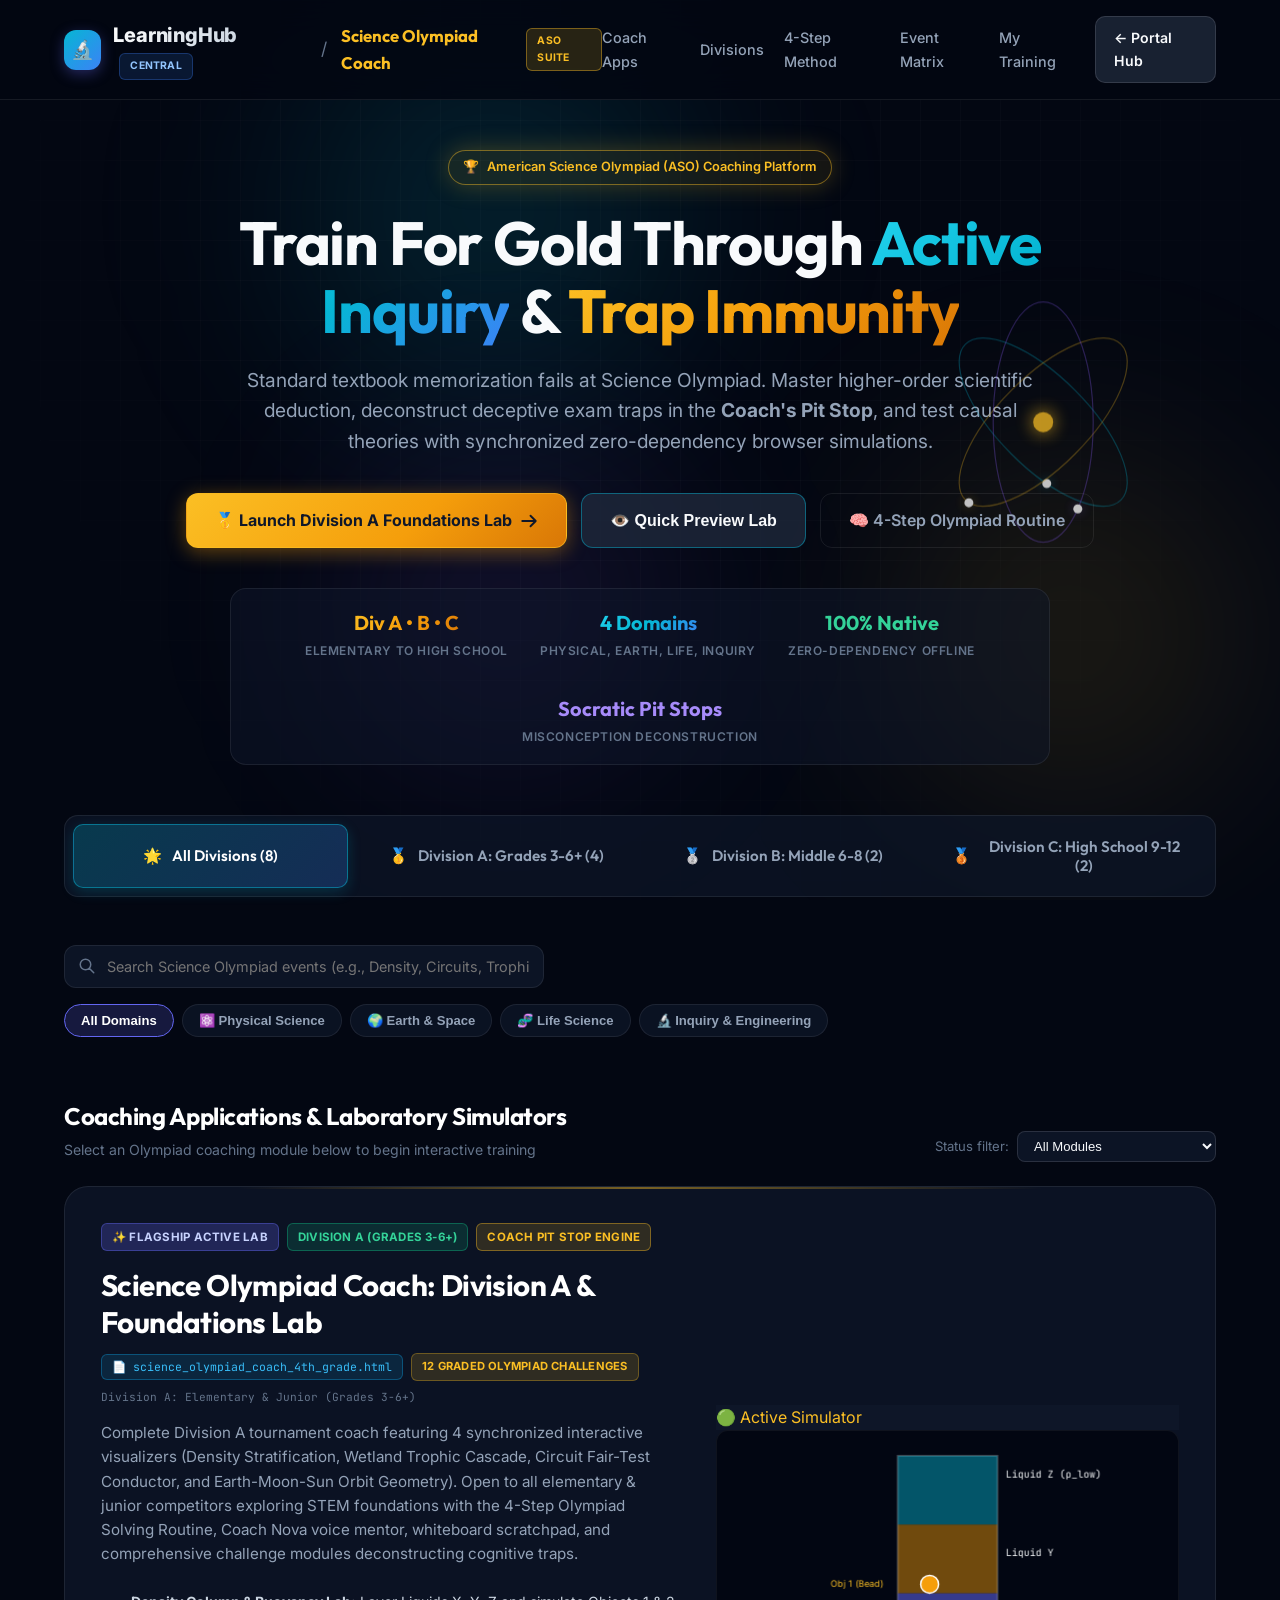
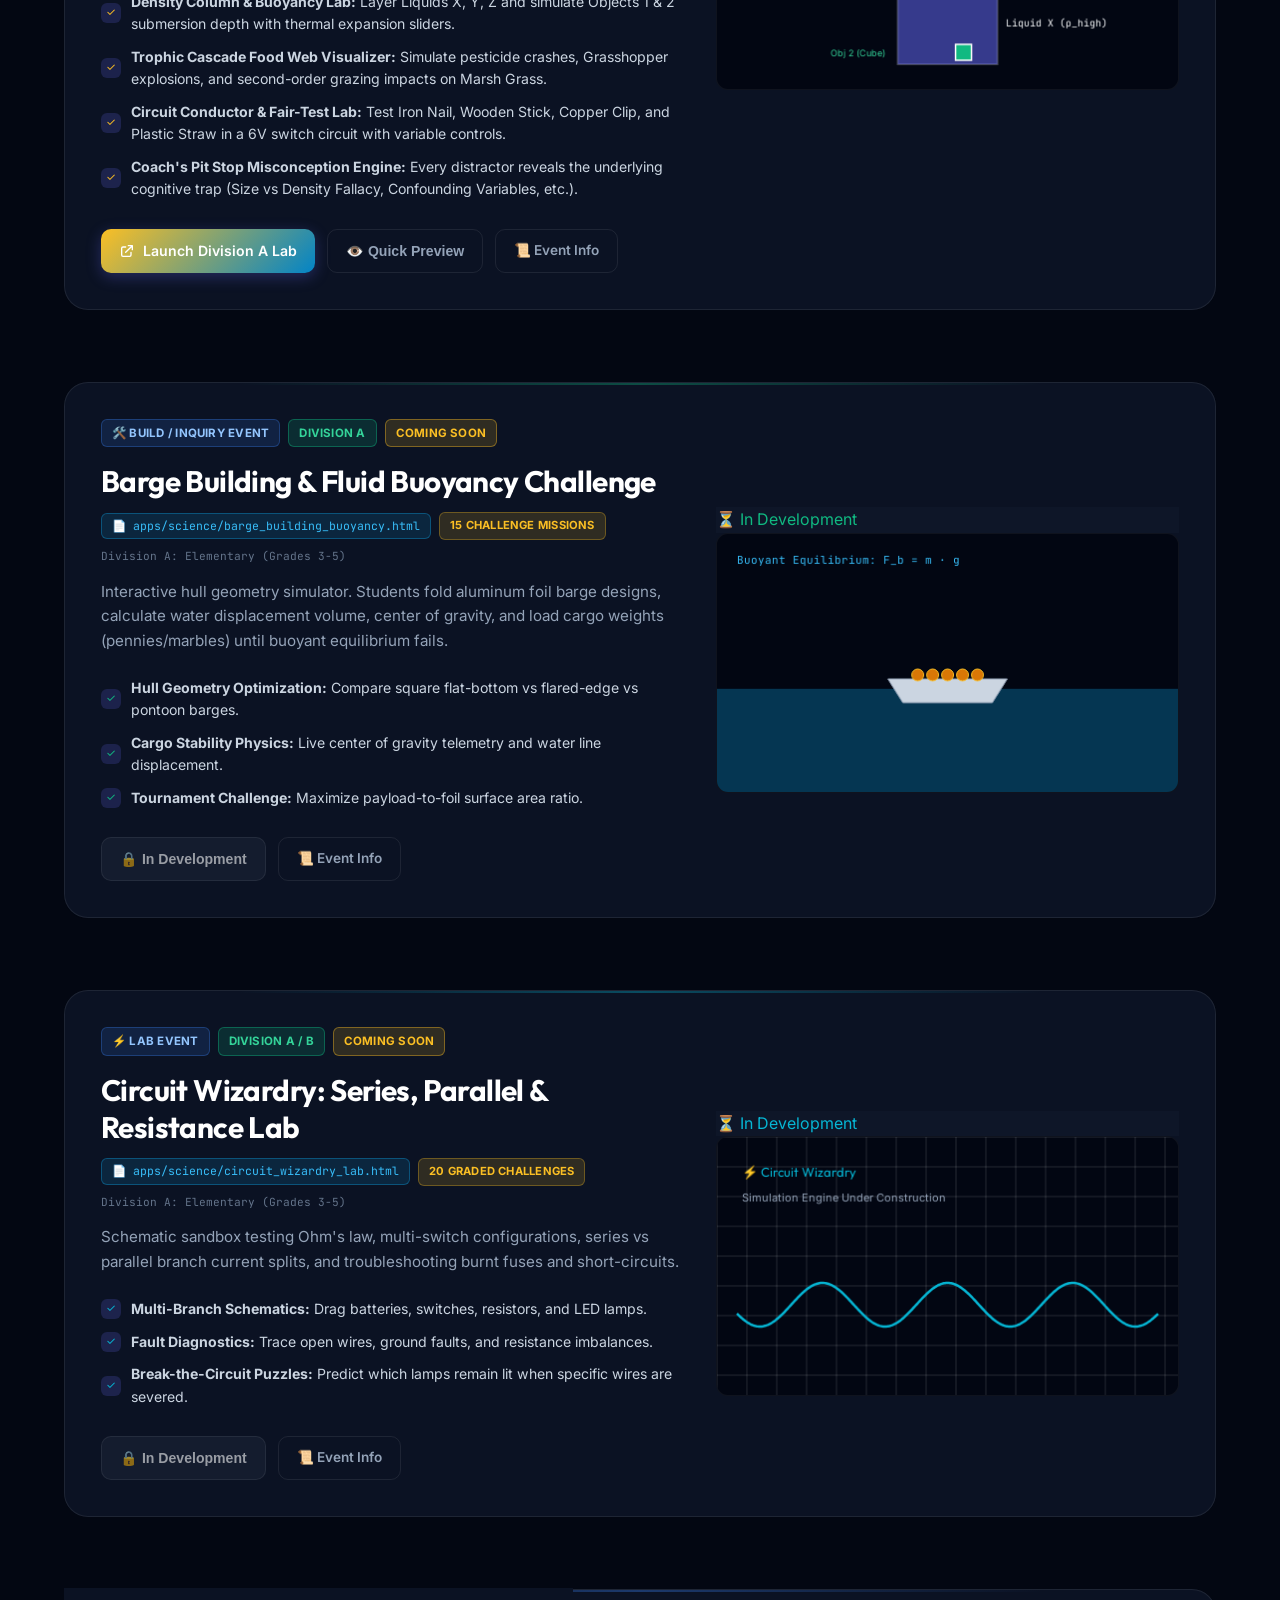
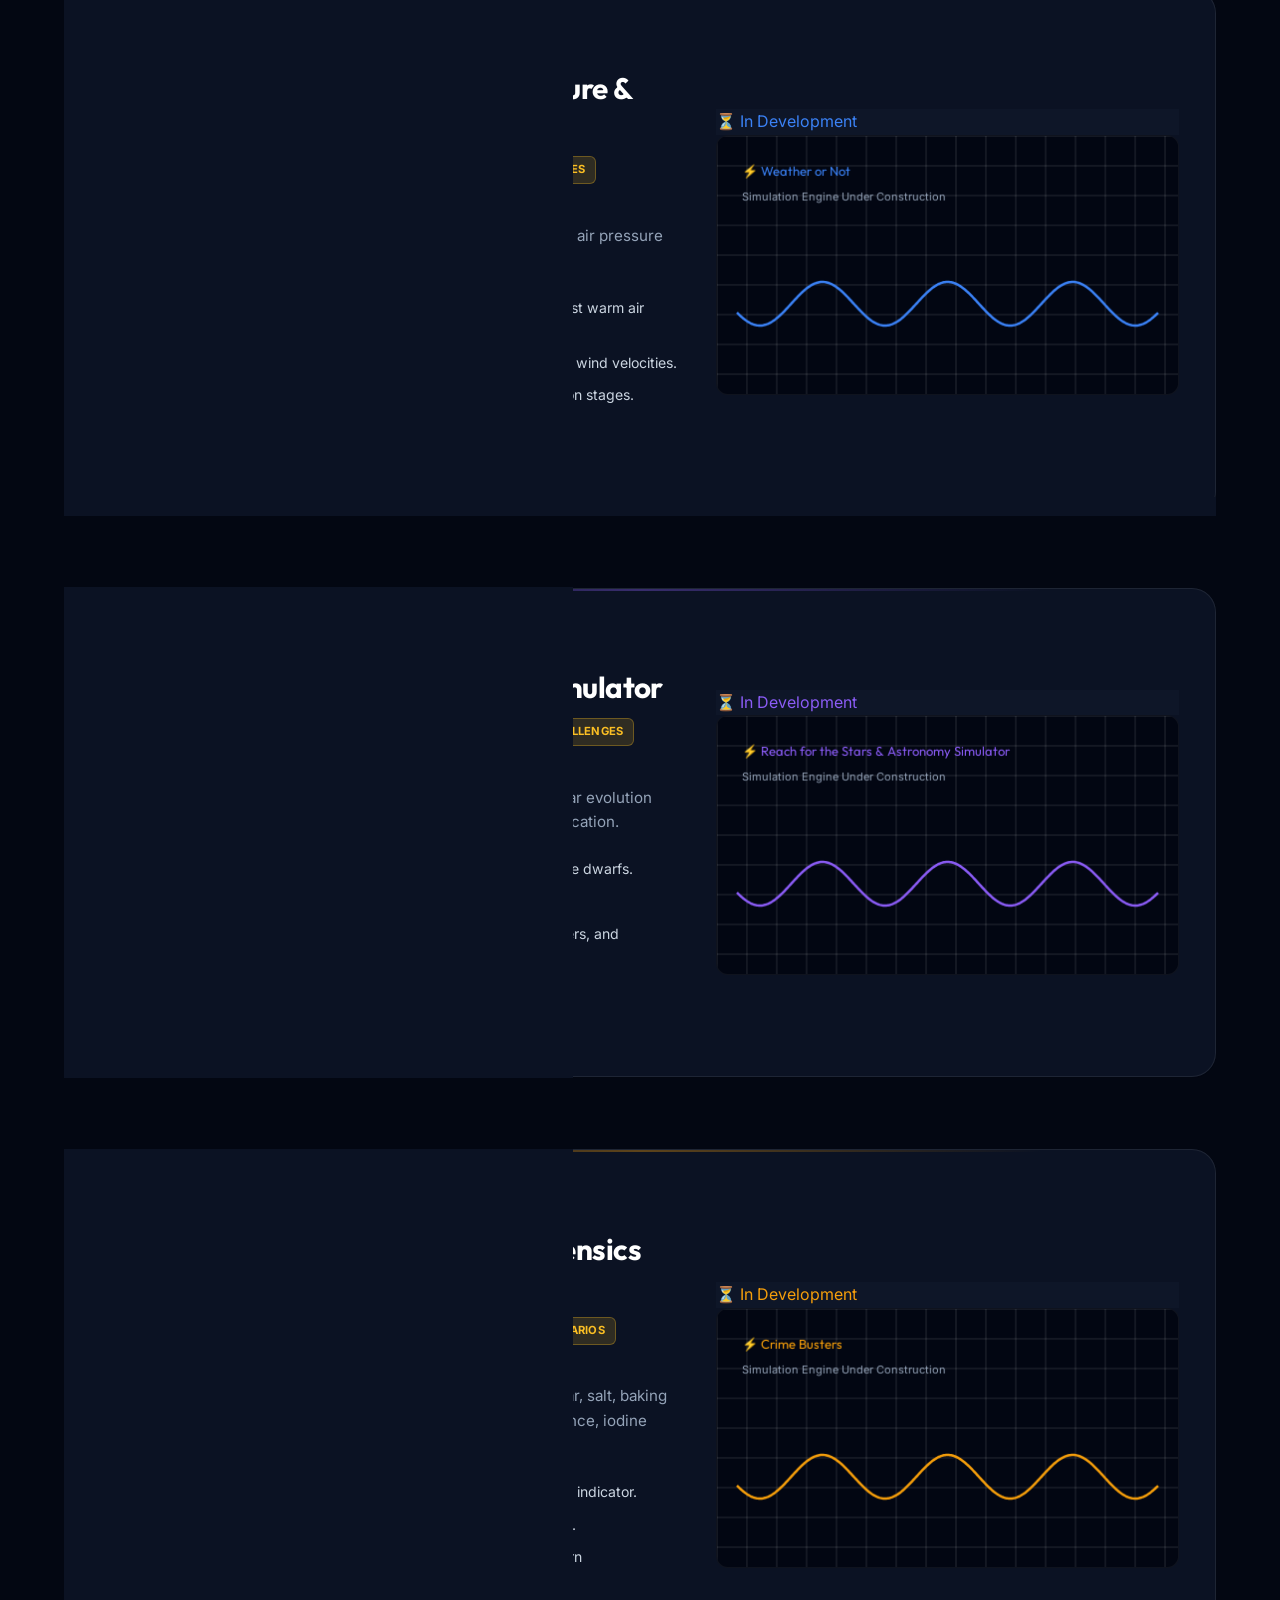
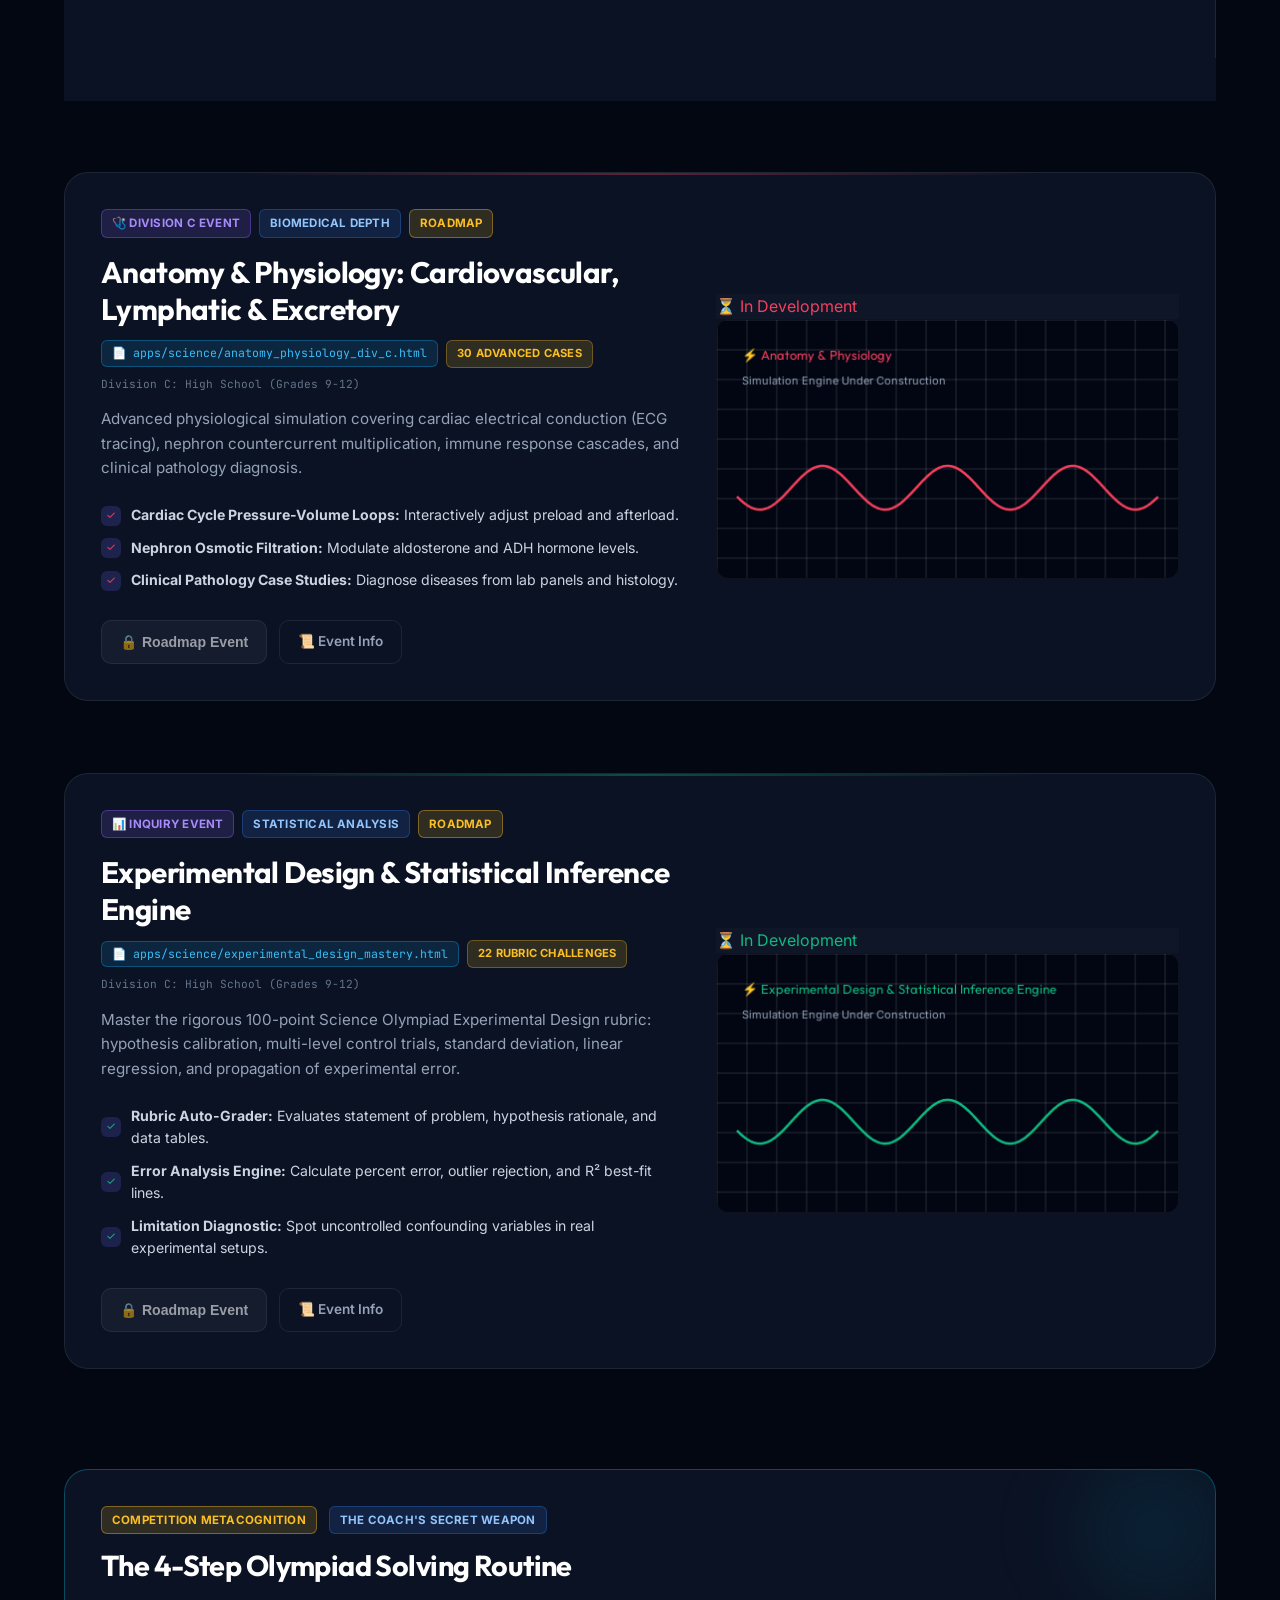
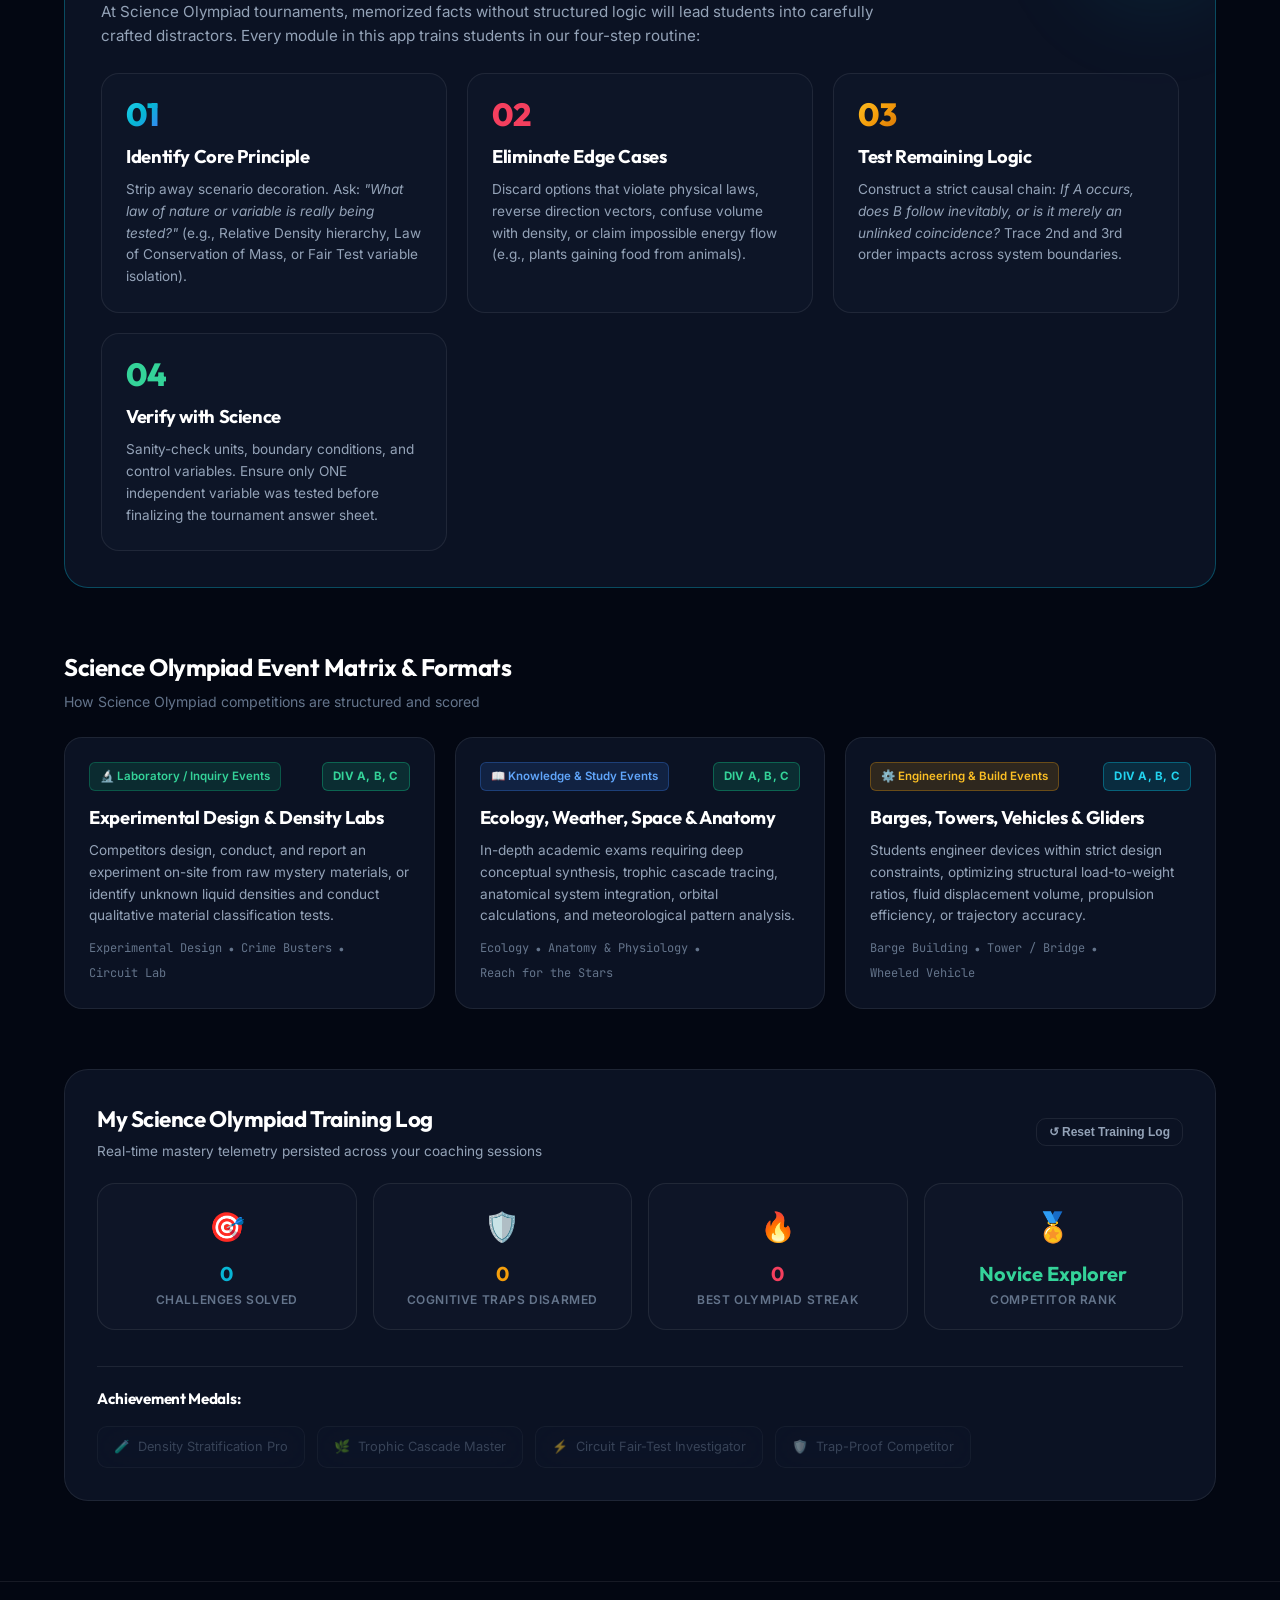
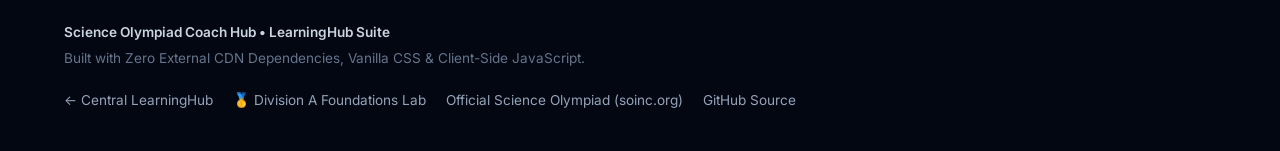
==== apps/science/index.html @ 555dedf8 "feat: add Science Olympiad Coaching Hub and Division A Foundations Lab with custom in-app notificati" ====
<!DOCTYPE html>
<html lang="en">
<head>
  <meta charset="UTF-8" />
  <meta name="viewport" content="width=device-width, initial-scale=1.0" />
  <title>Science Olympiad Coach | Tournament Preparation & Interactive STEM Labs</title>
  <meta name="description" content="Scalable coaching hub and interactive lab suite for Science Olympiad competitors (Division A Elementary, Division B Middle, Division C High School). Master complex scientific inquiry, deconstruct tricky exam traps, and simulate physical phenomena." />
  
  <!-- Typography & Fonts -->
  <link rel="preconnect" href="https://fonts.googleapis.com">
  <link rel="preconnect" href="https://fonts.gstatic.com" crossorigin>
  <link href="https://fonts.googleapis.com/css2?family=Inter:wght@400;500;600;700;800&family=JetBrains+Mono:wght@500;700&family=Outfit:wght@600;700;800;900&display=swap" rel="stylesheet">
  
  <!-- Portal Stylesheet -->
  <link rel="stylesheet" href="../../assets/css/portal.css" />

  <style>
    :root {
      --color-gold: #fbbf24;
      --color-gold-glow: rgba(251, 191, 36, 0.35);
      --color-science-cyan: #06b6d4;
      --color-science-blue: #3b82f6;
      --color-science-emerald: #10b981;
      --color-science-purple: #8b5cf6;
      --color-science-amber: #f59e0b;
      --color-science-rose: #f43f5e;
    }

    .olympiad-gold-text {
      background: linear-gradient(135deg, #fbbf24 0%, #f59e0b 50%, #d97706 100%);
      -webkit-background-clip: text;
      -webkit-text-fill-color: transparent;
    }

    .olympiad-cyan-text {
      background: linear-gradient(135deg, #22d3ee 0%, #06b6d4 50%, #3b82f6 100%);
      -webkit-background-clip: text;
      -webkit-text-fill-color: transparent;
    }

    .badge-olympiad-gold {
      background: rgba(251, 191, 36, 0.15);
      color: #fbbf24;
      border: 1px solid rgba(251, 191, 36, 0.4);
    }

    .badge-division-a {
      background: rgba(16, 185, 129, 0.16);
      color: #34d399;
      border: 1px solid rgba(16, 185, 129, 0.4);
    }

    .badge-division-b {
      background: rgba(6, 182, 212, 0.16);
      color: #22d3ee;
      border: 1px solid rgba(6, 182, 212, 0.4);
    }

    .badge-division-c {
      background: rgba(139, 92, 246, 0.16);
      color: #a78bfa;
      border: 1px solid rgba(139, 92, 246, 0.4);
    }

    /* Ambient Atom Particle Canvas */
    #ambientAtomCanvas {
      position: absolute;
      top: 0;
      left: 0;
      width: 100%;
      height: 100%;
      pointer-events: none;
      z-index: 1;
      opacity: 0.75;
    }

    /* Routine Steps Grid */
    .routine-grid {
      display: grid;
      grid-template-columns: repeat(auto-fit, minmax(260px, 1fr));
      gap: 20px;
      margin-top: 24px;
    }

    .routine-card {
      background: rgba(15, 23, 42, 0.7);
      border: 1px solid rgba(255, 255, 255, 0.08);
      border-radius: var(--radius-lg);
      padding: 24px;
      position: relative;
      overflow: hidden;
      transition: transform 0.25s ease, border-color 0.25s ease, box-shadow 0.25s ease;
    }

    .routine-card:hover {
      transform: translateY(-4px);
      border-color: rgba(6, 182, 212, 0.45);
      box-shadow: 0 12px 28px -8px rgba(6, 182, 212, 0.25);
    }

    .routine-number {
      font-size: 2rem;
      font-weight: 800;
      font-family: 'Outfit', sans-serif;
      line-height: 1;
      margin-bottom: 12px;
      display: inline-block;
    }

    /* Division Selector Bar */
    .division-nav-bar {
      display: flex;
      gap: 12px;
      flex-wrap: wrap;
      margin-bottom: 24px;
      padding: 8px;
      background: rgba(15, 23, 42, 0.65);
      border: 1px solid rgba(255, 255, 255, 0.08);
      border-radius: 14px;
    }

    .division-pill {
      flex: 1;
      min-width: 160px;
      padding: 12px 18px;
      background: transparent;
      border: 1px solid transparent;
      border-radius: 10px;
      color: var(--text-secondary);
      font-family: 'Outfit', sans-serif;
      font-size: 0.95rem;
      font-weight: 600;
      cursor: pointer;
      display: flex;
      align-items: center;
      justify-content: center;
      gap: 10px;
      transition: all 0.2s cubic-bezier(0.16, 1, 0.3, 1);
    }

    .division-pill:hover {
      background: rgba(255, 255, 255, 0.04);
      color: var(--text-primary);
    }

    .division-pill.active {
      background: linear-gradient(135deg, rgba(6, 182, 212, 0.25), rgba(59, 130, 246, 0.25));
      border-color: rgba(6, 182, 212, 0.5);
      color: #ffffff;
      box-shadow: 0 4px 14px rgba(6, 182, 212, 0.2);
    }

    /* Training Dashboard HUD */
    .training-stats-grid {
      display: grid;
      grid-template-columns: repeat(auto-fit, minmax(200px, 1fr));
      gap: 16px;
      margin-bottom: 36px;
    }

    .training-stat-box {
      background: rgba(15, 23, 42, 0.8);
      border: 1px solid rgba(255, 255, 255, 0.08);
      border-radius: var(--radius-lg);
      padding: 20px;
      text-align: center;
      position: relative;
    }

    .stat-hero-icon {
      font-size: 1.8rem;
      margin-bottom: 8px;
    }

    /* Event Matrix Pill Tags */
    .event-tag {
      font-size: 0.72rem;
      font-weight: 600;
      padding: 4px 10px;
      border-radius: 6px;
      display: inline-flex;
      align-items: center;
      gap: 5px;
    }

    .event-tag-study {
      background: rgba(59, 130, 246, 0.15);
      color: #60a5fa;
      border: 1px solid rgba(59, 130, 246, 0.3);
    }

    .event-tag-build {
      background: rgba(245, 158, 11, 0.15);
      color: #fbbf24;
      border: 1px solid rgba(245, 158, 11, 0.3);
    }

    .event-tag-lab {
      background: rgba(16, 185, 129, 0.15);
      color: #34d399;
      border: 1px solid rgba(16, 185, 129, 0.3);
    }

    /* Quick Action Badge */
    .hero-badge-glow {
      box-shadow: 0 0 25px rgba(251, 191, 36, 0.25);
    }
  </style>
</head>
<body>

  <!-- Ambient Glow Effects -->
  <div class="bg-mesh-glow" aria-hidden="true">
    <div class="glow-orb-1" style="background: radial-gradient(circle, rgba(6, 182, 212, 0.18) 0%, rgba(6, 182, 212, 0) 70%);"></div>
    <div class="glow-orb-2" style="background: radial-gradient(circle, rgba(251, 191, 36, 0.14) 0%, rgba(251, 191, 36, 0) 70%);"></div>
    <div class="glow-orb-3" style="background: radial-gradient(circle, rgba(139, 92, 246, 0.15) 0%, rgba(139, 92, 246, 0) 70%);"></div>
    <div class="grid-overlay"></div>
  </div>

  <!-- Navigation Bar -->
  <header class="navbar glass-nav">
    <div class="container nav-content">
      <div style="display: flex; align-items: center; gap: 14px;">
        <a href="../../index.html" class="logo-group" id="navPortalBack" title="Back to Central LearningHub">
          <div class="logo-icon" style="background: linear-gradient(135deg, #06b6d4, #3b82f6);">🔬</div>
          <div>
            <span class="logo-text">LearningHub</span>
            <span class="badge badge-standard" style="margin-left: 6px; font-size: 0.65rem;">Central</span>
          </div>
        </a>
        <span style="color: var(--text-muted); font-size: 1.1rem;">/</span>
        <div style="display: flex; align-items: center; gap: 8px;">
          <span style="font-family: 'Outfit', sans-serif; font-weight: 700; color: #fbbf24; font-size: 1.05rem;">Science Olympiad Coach</span>
          <span class="badge badge-olympiad-gold" style="font-size: 0.65rem;">ASO Suite</span>
        </div>
      </div>

      <nav class="nav-links">
        <a href="#apps-section" class="nav-link" id="navAppsLink">Coach Apps</a>
        <a href="#divisions-section" class="nav-link" id="navDivisionsLink">Divisions</a>
        <a href="#routine-section" class="nav-link" id="navRoutineLink">4-Step Method</a>
        <a href="#matrix-section" class="nav-link" id="navMatrixLink">Event Matrix</a>
        <a href="#dashboard-section" class="nav-link" id="navDashboardLink">My Training</a>
        <a href="../../index.html" class="btn btn-secondary" id="navHubReturnBtn">
          <span>← Portal Hub</span>
        </a>
      </nav>
    </div>
  </header>

  <!-- Main Container -->
  <main class="container">

    <!-- Hero Section -->
    <section class="hero-section" id="hero-section" style="position: relative; padding-top: 50px; padding-bottom: 50px;">
      <canvas id="ambientAtomCanvas"></canvas>

      <div class="hero-pill hero-badge-glow" style="border-color: rgba(251, 191, 36, 0.45); background: rgba(251, 191, 36, 0.08);">
        <span>🏆</span>
        <span style="color: #fbbf24; font-weight: 600;">American Science Olympiad (ASO) Coaching Platform</span>
      </div>

      <h1 class="hero-title" style="max-width: 900px; margin-left: auto; margin-right: auto;">
        Train For Gold Through <span class="olympiad-cyan-text">Active Inquiry</span> & <span class="olympiad-gold-text">Trap Immunity</span>
      </h1>

      <p class="hero-subtitle" style="max-width: 820px;">
        Standard textbook memorization fails at Science Olympiad. Master higher-order scientific deduction, deconstruct deceptive exam traps in the <strong>Coach's Pit Stop</strong>, and test causal theories with synchronized zero-dependency browser simulations.
      </p>

      <div class="card-actions" style="justify-content: center; margin-bottom: 28px; flex-wrap: wrap; gap: 14px; position: relative; z-index: 2;">
        <a href="science_olympiad_coach_4th_grade.html" class="btn btn-primary btn-lg" id="heroLaunch4thGradeAppBtn" style="background: linear-gradient(135deg, #fbbf24 0%, #f59e0b 60%, #d97706 100%); color: #0f172a; font-weight: 700; border: 1px solid rgba(251, 191, 36, 0.6); box-shadow: 0 4px 20px rgba(245, 158, 11, 0.4);">
          <span>🥇 Launch Division A Foundations Lab</span>
          <svg width="18" height="18" fill="none" stroke="currentColor" viewBox="0 0 24 24"><path stroke-linecap="round" stroke-linejoin="round" stroke-width="2.5" d="M14 5l7 7m0 0l-7 7m7-7H3"></path></svg>
        </a>

        <button type="button" class="btn btn-secondary btn-lg open-modal-btn" data-url="science_olympiad_coach_4th_grade.html" data-title="Science Olympiad Coach: Division A &amp; Foundations Lab" id="heroPreview4thGradeAppBtn" style="border-color: rgba(6, 182, 212, 0.45);">
          <span>👁️ Quick Preview Lab</span>
        </button>

        <a href="#routine-section" class="btn btn-outline btn-lg" id="heroRoutineJumpBtn">
          <span>🧠 4-Step Olympiad Routine</span>
        </a>
      </div>

      <!-- Quick Metrics Bar -->
      <div class="stats-bar" style="position: relative; z-index: 2;">
        <div class="stat-item">
          <span class="stat-num olympiad-gold-text">Div A • B • C</span>
          <span class="stat-label">Elementary to High School</span>
        </div>
        <div class="stat-item">
          <span class="stat-num olympiad-cyan-text">4 Domains</span>
          <span class="stat-label">Physical, Earth, Life, Inquiry</span>
        </div>
        <div class="stat-item">
          <span class="stat-num mono" style="color: #34d399;">100% Native</span>
          <span class="stat-label">Zero-Dependency Offline</span>
        </div>
        <div class="stat-item">
          <span class="stat-num" style="color: #a78bfa;">Socratic Pit Stops</span>
          <span class="stat-label">Misconception Deconstruction</span>
        </div>
      </div>
    </section>

    <!-- Division Navigation Tabs -->
    <section id="divisions-section" style="margin-bottom: 24px;">
      <div class="division-nav-bar" role="tablist">
        <button class="division-pill active" data-division="all" id="divPillAll">
          <span>🌟</span>
          <span>All Divisions (<span id="countAllDiv">8</span>)</span>
        </button>
        <button class="division-pill" data-division="A" id="divPillA">
          <span>🥇</span>
          <span>Division A: Grades 3-6+ (<span id="countDivA">4</span>)</span>
        </button>
        <button class="division-pill" data-division="B" id="divPillB">
          <span>🥈</span>
          <span>Division B: Middle 6-8 (<span id="countDivB">2</span>)</span>
        </button>
        <button class="division-pill" data-division="C" id="divPillC">
          <span>🥉</span>
          <span>Division C: High School 9-12 (<span id="countDivC">2</span>)</span>
        </button>
      </div>
    </section>

    <!-- Search & Filter Controls -->
    <section class="filter-container" id="filter-section">
      <div class="search-box-wrapper">
        <svg class="search-icon" fill="none" stroke="currentColor" viewBox="0 0 24 24">
          <path stroke-linecap="round" stroke-linejoin="round" stroke-width="2" d="M21 21l-6-6m2-5a7 7 0 11-14 0 7 7 0 0114 0z"></path>
        </svg>
        <input type="text" id="appSearchInput" class="search-input" placeholder="Search Science Olympiad events (e.g., Density, Circuits, Trophic, Astronomy, Variables)..." aria-label="Search apps" />
      </div>

      <div class="filter-pills" role="tablist">
        <button class="filter-pill active" data-domain="all" id="pillDomainAll">All Domains</button>
        <button class="filter-pill" data-domain="physical" id="pillDomainPhysical">⚛️ Physical Science</button>
        <button class="filter-pill" data-domain="earth" id="pillDomainEarth">🌍 Earth & Space</button>
        <button class="filter-pill" data-domain="life" id="pillDomainLife">🧬 Life Science</button>
        <button class="filter-pill" data-domain="inquiry" id="pillDomainInquiry">🔬 Inquiry & Engineering</button>
      </div>
    </section>

    <!-- Dynamic Olympiad Apps Grid -->
    <section id="apps-section" style="margin-bottom: 60px;">
      <div class="section-header">
        <div>
          <h2 class="section-title">Coaching Applications & Laboratory Simulators</h2>
          <p class="section-subtitle">Select an Olympiad coaching module below to begin interactive training</p>
        </div>
        <div style="display: flex; gap: 8px; align-items: center;">
          <span style="font-size: 0.82rem; color: var(--text-muted);">Status filter:</span>
          <select id="statusFilterSelect" style="background: rgba(15, 23, 42, 0.85); border: 1px solid rgba(255, 255, 255, 0.12); color: var(--text-primary); padding: 6px 12px; border-radius: 8px; font-size: 0.82rem;">
            <option value="all">All Modules</option>
            <option value="active">Active & Playable Only</option>
            <option value="roadmap">Roadmap & Coming Soon</option>
          </select>
        </div>
      </div>

      <!-- App Cards Container (Rendered Scalably by JavaScript Registry) -->
      <div id="olympiadAppsContainer" style="display: flex; flex-direction: column; gap: 32px;">
        <!-- Injected via JavaScript from OLYMPIAD_REGISTRY -->
      </div>
    </section>

    <!-- 4-Step Olympiad Solving Routine Section -->
    <section id="routine-section" style="margin-bottom: 60px;">
      <div class="glass-panel" style="padding: 36px; border-radius: var(--radius-xl); border-color: rgba(6, 182, 212, 0.35); position: relative; overflow: hidden;">
        <div style="position: absolute; top: -50px; right: -50px; width: 220px; height: 220px; border-radius: 50%; background: radial-gradient(circle, rgba(6, 182, 212, 0.15) 0%, transparent 70%); filter: blur(40px);"></div>
        
        <div style="display: flex; align-items: center; gap: 12px; margin-bottom: 8px;">
          <span class="badge badge-olympiad-gold">Competition Metacognition</span>
          <span class="badge badge-standard">The Coach's Secret Weapon</span>
        </div>

        <h2 style="font-size: 1.8rem; color: #fff; margin-bottom: 12px;">The 4-Step Olympiad Solving Routine</h2>
        <p style="color: var(--text-secondary); max-width: 820px; font-size: 0.95rem; line-height: 1.6;">
          At Science Olympiad tournaments, memorized facts without structured logic will lead students into carefully crafted distractors. Every module in this app trains students in our four-step routine:
        </p>

        <div class="routine-grid">
          <div class="routine-card">
            <span class="routine-number olympiad-cyan-text">01</span>
            <h3 style="font-size: 1.15rem; color: #fff; margin-bottom: 8px;">Identify Core Principle</h3>
            <p style="font-size: 0.85rem; color: var(--text-secondary); line-height: 1.6;">
              Strip away scenario decoration. Ask: <em>"What law of nature or variable is really being tested?"</em> (e.g., Relative Density hierarchy, Law of Conservation of Mass, or Fair Test variable isolation).
            </p>
          </div>

          <div class="routine-card">
            <span class="routine-number" style="color: #f43f5e;">02</span>
            <h3 style="font-size: 1.15rem; color: #fff; margin-bottom: 8px;">Eliminate Edge Cases</h3>
            <p style="font-size: 0.85rem; color: var(--text-secondary); line-height: 1.6;">
              Discard options that violate physical laws, reverse direction vectors, confuse volume with density, or claim impossible energy flow (e.g., plants gaining food from animals).
            </p>
          </div>

          <div class="routine-card">
            <span class="routine-number olympiad-gold-text">03</span>
            <h3 style="font-size: 1.15rem; color: #fff; margin-bottom: 8px;">Test Remaining Logic</h3>
            <p style="font-size: 0.85rem; color: var(--text-secondary); line-height: 1.6;">
              Construct a strict causal chain: <em>If A occurs, does B follow inevitably, or is it merely an unlinked coincidence?</em> Trace 2nd and 3rd order impacts across system boundaries.
            </p>
          </div>

          <div class="routine-card">
            <span class="routine-number" style="color: #34d399;">04</span>
            <h3 style="font-size: 1.15rem; color: #fff; margin-bottom: 8px;">Verify with Science</h3>
            <p style="font-size: 0.85rem; color: var(--text-secondary); line-height: 1.6;">
              Sanity-check units, boundary conditions, and control variables. Ensure only ONE independent variable was tested before finalizing the tournament answer sheet.
            </p>
          </div>
        </div>
      </div>
    </section>

    <!-- Olympiad Event Matrix Section -->
    <section id="matrix-section" style="margin-bottom: 60px;">
      <div class="section-header">
        <div>
          <h2 class="section-title">Science Olympiad Event Matrix & Formats</h2>
          <p class="section-subtitle">How Science Olympiad competitions are structured and scored</p>
        </div>
      </div>

      <div class="roadmap-grid">
        <div class="glass-panel" style="padding: 24px; border-radius: var(--radius-lg);">
          <div style="display: flex; align-items: center; justify-content: space-between; margin-bottom: 12px;">
            <span class="event-tag event-tag-lab">🔬 Laboratory / Inquiry Events</span>
            <span class="badge badge-division-a">Div A, B, C</span>
          </div>
          <h3 style="font-size: 1.15rem; color: #fff; margin-bottom: 8px;">Experimental Design & Density Labs</h3>
          <p style="font-size: 0.85rem; color: var(--text-secondary); line-height: 1.6; margin-bottom: 12px;">
            Competitors design, conduct, and report an experiment on-site from raw mystery materials, or identify unknown liquid densities and conduct qualitative material classification tests.
          </p>
          <div style="font-size: 0.75rem; color: var(--text-muted); display: flex; flex-wrap: wrap; gap: 6px;">
            <span class="mono">Experimental Design</span> • <span class="mono">Crime Busters</span> • <span class="mono">Circuit Lab</span>
          </div>
        </div>

        <div class="glass-panel" style="padding: 24px; border-radius: var(--radius-lg);">
          <div style="display: flex; align-items: center; justify-content: space-between; margin-bottom: 12px;">
            <span class="event-tag event-tag-study">📖 Knowledge & Study Events</span>
            <span class="badge badge-division-a">Div A, B, C</span>
          </div>
          <h3 style="font-size: 1.15rem; color: #fff; margin-bottom: 8px;">Ecology, Weather, Space & Anatomy</h3>
          <p style="font-size: 0.85rem; color: var(--text-secondary); line-height: 1.6; margin-bottom: 12px;">
            In-depth academic exams requiring deep conceptual synthesis, trophic cascade tracing, anatomical system integration, orbital calculations, and meteorological pattern analysis.
          </p>
          <div style="font-size: 0.75rem; color: var(--text-muted); display: flex; flex-wrap: wrap; gap: 6px;">
            <span class="mono">Ecology</span> • <span class="mono">Anatomy & Physiology</span> • <span class="mono">Reach for the Stars</span>
          </div>
        </div>

        <div class="glass-panel" style="padding: 24px; border-radius: var(--radius-lg);">
          <div style="display: flex; align-items: center; justify-content: space-between; margin-bottom: 12px;">
            <span class="event-tag event-tag-build">⚙️ Engineering & Build Events</span>
            <span class="badge badge-division-b">Div A, B, C</span>
          </div>
          <h3 style="font-size: 1.15rem; color: #fff; margin-bottom: 8px;">Barges, Towers, Vehicles & Gliders</h3>
          <p style="font-size: 0.85rem; color: var(--text-secondary); line-height: 1.6; margin-bottom: 12px;">
            Students engineer devices within strict design constraints, optimizing structural load-to-weight ratios, fluid displacement volume, propulsion efficiency, or trajectory accuracy.
          </p>
          <div style="font-size: 0.75rem; color: var(--text-muted); display: flex; flex-wrap: wrap; gap: 6px;">
            <span class="mono">Barge Building</span> • <span class="mono">Tower / Bridge</span> • <span class="mono">Wheeled Vehicle</span>
          </div>
        </div>
      </div>
    </section>

    <!-- Personal Training Dashboard & Badges -->
    <section id="dashboard-section" style="margin-bottom: 60px;">
      <div class="glass-panel" style="padding: 32px; border-radius: var(--radius-xl);">
        <div style="display: flex; justify-content: space-between; align-items: center; margin-bottom: 20px; flex-wrap: wrap; gap: 12px;">
          <div>
            <h2 style="font-size: 1.4rem; color: #fff; margin-bottom: 4px;">My Science Olympiad Training Log</h2>
            <p style="font-size: 0.85rem; color: var(--text-secondary);">Real-time mastery telemetry persisted across your coaching sessions</p>
          </div>
          <button id="resetProgressBtn" class="btn btn-outline" style="font-size: 0.75rem; padding: 6px 12px;">
            ↺ Reset Training Log
          </button>
        </div>

        <div class="training-stats-grid">
          <div class="training-stat-box">
            <div class="stat-hero-icon">🎯</div>
            <div class="stat-num mono olympiad-cyan-text" id="statQuestionsAnswered">0</div>
            <div class="stat-label">Challenges Solved</div>
          </div>
          <div class="training-stat-box">
            <div class="stat-hero-icon">🛡️</div>
            <div class="stat-num mono olympiad-gold-text" id="statTrapsDebunked">0</div>
            <div class="stat-label">Cognitive Traps Disarmed</div>
          </div>
          <div class="training-stat-box">
            <div class="stat-hero-icon">🔥</div>
            <div class="stat-num mono" style="color: #f43f5e;" id="statBestStreak">0</div>
            <div class="stat-label">Best Olympiad Streak</div>
          </div>
          <div class="training-stat-box">
            <div class="stat-hero-icon">🏅</div>
            <div class="stat-num mono" style="color: #34d399;" id="statMasteryLevel">Novice</div>
            <div class="stat-label">Competitor Rank</div>
          </div>
        </div>

        <div style="border-top: 1px solid rgba(255, 255, 255, 0.08); padding-top: 20px;">
          <h4 style="font-size: 0.95rem; color: #fff; margin-bottom: 14px;">Achievement Medals:</h4>
          <div id="trophyCase" style="display: flex; flex-wrap: wrap; gap: 12px;">
            <div class="glass-panel" style="padding: 10px 16px; border-radius: 10px; display: flex; align-items: center; gap: 8px; font-size: 0.8rem; color: var(--text-muted); opacity: 0.5;" id="badgeDensity">
              <span>🧪</span> <span>Density Stratification Pro</span>
            </div>
            <div class="glass-panel" style="padding: 10px 16px; border-radius: 10px; display: flex; align-items: center; gap: 8px; font-size: 0.8rem; color: var(--text-muted); opacity: 0.5;" id="badgeTrophic">
              <span>🌿</span> <span>Trophic Cascade Master</span>
            </div>
            <div class="glass-panel" style="padding: 10px 16px; border-radius: 10px; display: flex; align-items: center; gap: 8px; font-size: 0.8rem; color: var(--text-muted); opacity: 0.5;" id="badgeCircuit">
              <span>⚡</span> <span>Circuit Fair-Test Investigator</span>
            </div>
            <div class="glass-panel" style="padding: 10px 16px; border-radius: 10px; display: flex; align-items: center; gap: 8px; font-size: 0.8rem; color: var(--text-muted); opacity: 0.5;" id="badgeTrapProof">
              <span>🛡️</span> <span>Trap-Proof Competitor</span>
            </div>
          </div>
        </div>
      </div>
    </section>

  </main>

  <!-- Embedded Modal Runner -->
  <div class="modal-overlay" id="labModal" role="dialog" aria-modal="true" aria-labelledby="modalLabTitle">
    <div class="modal-window">
      <div class="modal-bar">
        <div class="modal-actions">
          <span class="badge badge-olympiad-gold">ASO Embedded Runner</span>
          <span id="modalLabTitle" style="font-weight: 700; color: #fff; font-size: 0.95rem;">Lab Title</span>
        </div>
        <div class="modal-actions">
          <button id="reloadModalBtn" class="btn btn-outline" style="padding: 6px 12px; font-size: 0.8rem;" title="Reload Lab">↻ Reload</button>
          <a id="newTabModalBtn" href="#" target="_blank" rel="noopener noreferrer" class="btn btn-secondary" style="padding: 6px 12px; font-size: 0.8rem;">↗ Open in Tab</a>
          <button id="closeModalBtn" class="btn btn-outline" style="padding: 6px 12px; font-size: 0.8rem;" title="Close Modal">✕ Close</button>
        </div>
      </div>
      <iframe id="labIframe" class="modal-iframe" title="Interactive Science Olympiad Lab Preview" src="about:blank"></iframe>
    </div>
  </div>

  <!-- Custom In-App Toast Notification (Zero Browser Alert Popups) -->
  <div id="customToast" class="fixed-toast" style="position: fixed; top: 20px; left: 50%; transform: translateX(-50%) translateY(-24px); z-index: 99999; max-width: 520px; width: 90%; transition: all 0.3s cubic-bezier(0.16, 1, 0.3, 1); pointer-events: none; opacity: 0;">
    <div class="glass-panel" style="padding: 16px 20px; border-radius: 16px; border: 1px solid rgba(251, 191, 36, 0.6); box-shadow: 0 16px 40px rgba(0, 0, 0, 0.8), 0 0 20px rgba(251, 191, 36, 0.25); display: flex; align-items: flex-start; gap: 14px; pointer-events: auto; background: rgba(15, 23, 42, 0.96);">
      <div id="toastIcon" style="width: 36px; height: 36px; border-radius: 10px; background: rgba(251, 191, 36, 0.15); border: 1px solid rgba(251, 191, 36, 0.4); display: flex; align-items: center; justify-content: center; font-size: 1.1rem; flex-shrink: 0;">
        💡
      </div>
      <div style="flex: 1; min-width: 0;">
        <h4 id="toastTitle" style="font-family: 'Outfit', sans-serif; font-size: 0.95rem; font-weight: 700; color: #fff; margin-bottom: 2px;">Notice</h4>
        <p id="toastMessage" style="font-size: 0.82rem; color: var(--text-secondary); line-height: 1.5; margin: 0;"></p>
      </div>
      <button id="toastCloseBtn" style="background: none; border: none; color: var(--text-muted); font-size: 1rem; cursor: pointer; padding: 2px 6px;" title="Dismiss">
        ✕
      </button>
    </div>
  </div>

  <!-- Custom In-App Confirm Modal (Zero Browser Confirm Popups) -->
  <div id="customConfirmModal" class="modal-overlay" style="z-index: 99999;">
    <div class="glass-panel" style="max-width: 460px; width: 90%; padding: 28px; border-radius: 20px; border: 1px solid rgba(244, 63, 94, 0.5); box-shadow: 0 20px 50px rgba(0,0,0,0.8); background: #0f172a; text-align: center;">
      <div style="width: 50px; height: 50px; border-radius: 14px; background: rgba(244, 63, 94, 0.15); border: 1px solid rgba(244, 63, 94, 0.4); display: flex; align-items: center; justify-content: center; font-size: 1.5rem; margin: 0 auto 16px;">
        ⚠️
      </div>
      <h3 id="confirmModalTitle" style="font-family: 'Outfit', sans-serif; font-size: 1.25rem; font-weight: 700; color: #fff; margin-bottom: 8px;">Reset Training Log?</h3>
      <p id="confirmModalMessage" style="font-size: 0.85rem; color: var(--text-secondary); line-height: 1.6; margin-bottom: 24px;">
        Are you sure you want to reset your Science Olympiad training progress and earned medals? This action cannot be undone.
      </p>
      <div style="display: flex; gap: 12px; justify-content: center;">
        <button id="confirmCancelBtn" class="btn btn-secondary" style="flex: 1;">Cancel</button>
        <button id="confirmProceedBtn" class="btn btn-primary" style="flex: 1; background: linear-gradient(135deg, #f43f5e, #e11d48); border-color: #f43f5e;">Reset Log</button>
      </div>
    </div>
  </div>

  <!-- Footer -->
  <footer class="footer">
    <div class="container footer-content">
      <div>
        <p style="color: #cbd5e1; font-weight: 600; margin-bottom: 4px;">Science Olympiad Coach Hub • LearningHub Suite</p>
        <p>Built with Zero External CDN Dependencies, Vanilla CSS & Client-Side JavaScript.</p>
      </div>
      <div class="footer-links">
        <a href="../../index.html" class="footer-link">← Central LearningHub</a>
        <a href="science_olympiad_coach_4th_grade.html" class="footer-link">🥇 Division A Foundations Lab</a>
        <a href="https://www.soinc.org" target="_blank" rel="noopener noreferrer" class="footer-link">Official Science Olympiad (soinc.org)</a>
        <a href="https://github.com/jimmymj/learning" target="_blank" rel="noopener noreferrer" class="footer-link">GitHub Source</a>
      </div>
    </div>
  </footer>

  <!-- Scalable Olympiad Apps Engine & Logic -->
  <script>
    /**
     * SCALABLE SCIENCE OLYMPIAD APP REGISTRY
     * Adding a new Science Olympiad module requires only adding a new object to this registry!
     */
    const OLYMPIAD_REGISTRY = [
      {
        id: 'so-div-a-coach',
        title: 'Science Olympiad Coach: Division A & Foundations Lab',
        division: 'A',
        divisionLabel: 'Division A: Elementary & Junior (Grades 3-6+)',
        domain: 'physical,earth,life,inquiry',
        domainLabel: 'Multi-Domain Suite (Physical • Earth/Space • Life • Inquiry)',
        gradeLabel: 'Division A (Grades 3-6+)',
        status: 'active',
        filename: 'science_olympiad_coach_4th_grade.html',
        url: 'science_olympiad_coach_4th_grade.html',
        badges: [
          { text: '✨ Flagship Active Lab', class: 'badge-featured' },
          { text: 'Division A (Grades 3-6+)', class: 'badge-division-a' },
          { text: 'Coach Pit Stop Engine', class: 'badge-olympiad-gold' }
        ],
        description: 'Complete Division A tournament coach featuring 4 synchronized interactive visualizers (Density Stratification, Wetland Trophic Cascade, Circuit Fair-Test Conductor, and Earth-Moon-Sun Orbit Geometry). Open to all elementary & junior competitors exploring STEM foundations with the 4-Step Olympiad Solving Routine, Coach Nova voice mentor, whiteboard scratchpad, and comprehensive challenge modules deconstructing cognitive traps.',
        features: [
          '<strong>Density Column & Buoyancy Lab:</strong> Layer Liquids X, Y, Z and simulate Objects 1 & 2 submersion depth with thermal expansion sliders.',
          '<strong>Trophic Cascade Food Web Visualizer:</strong> Simulate pesticide crashes, Grasshopper explosions, and second-order grazing impacts on Marsh Grass.',
          '<strong>Circuit Conductor & Fair-Test Lab:</strong> Test Iron Nail, Wooden Stick, Copper Clip, and Plastic Straw in a 6V switch circuit with variable controls.',
          '<strong>Coach\'s Pit Stop Misconception Engine:</strong> Every distractor reveals the underlying cognitive trap (Size vs Density Fallacy, Confounding Variables, etc.).'
        ],
        questionCount: '12 Graded Olympiad Challenges',
        launchText: 'Launch Division A Lab',
        previewable: true,
        gradientGlow: 'radial-gradient(circle, rgba(251, 191, 36, 0.45) 0%, transparent 70%)',
        accentColor: '#fbbf24',
        canvasType: 'density_mini'
      },
      {
        id: 'so-barge-building',
        title: 'Barge Building & Fluid Buoyancy Challenge',
        division: 'A',
        divisionLabel: 'Division A: Elementary (Grades 3-5)',
        domain: 'physical,inquiry',
        domainLabel: 'Physical Science & Engineering',
        gradeLabel: 'Div A (Grades 3-5)',
        status: 'roadmap',
        filename: 'apps/science/barge_building_buoyancy.html',
        url: '#',
        badges: [
          { text: '🛠️ Build / Inquiry Event', class: 'badge-standard' },
          { text: 'Division A', class: 'badge-division-a' },
          { text: 'Coming Soon', class: 'badge-olympiad-gold' }
        ],
        description: 'Interactive hull geometry simulator. Students fold aluminum foil barge designs, calculate water displacement volume, center of gravity, and load cargo weights (pennies/marbles) until buoyant equilibrium fails.',
        features: [
          '<strong>Hull Geometry Optimization:</strong> Compare square flat-bottom vs flared-edge vs pontoon barges.',
          '<strong>Cargo Stability Physics:</strong> Live center of gravity telemetry and water line displacement.',
          '<strong>Tournament Challenge:</strong> Maximize payload-to-foil surface area ratio.'
        ],
        questionCount: '15 Challenge Missions',
        launchText: 'In Development',
        previewable: false,
        gradientGlow: 'radial-gradient(circle, rgba(16, 185, 129, 0.35) 0%, transparent 70%)',
        accentColor: '#10b981',
        canvasType: 'barge_mini'
      },
      {
        id: 'so-circuit-wizardry',
        title: 'Circuit Wizardry: Series, Parallel & Resistance Lab',
        division: 'A',
        divisionLabel: 'Division A: Elementary (Grades 3-5)',
        domain: 'physical',
        domainLabel: 'Physical Science',
        gradeLabel: 'Div A & B',
        status: 'roadmap',
        filename: 'apps/science/circuit_wizardry_lab.html',
        url: '#',
        badges: [
          { text: '⚡ Lab Event', class: 'badge-standard' },
          { text: 'Division A / B', class: 'badge-division-a' },
          { text: 'Coming Soon', class: 'badge-olympiad-gold' }
        ],
        description: 'Schematic sandbox testing Ohm\'s law, multi-switch configurations, series vs parallel branch current splits, and troubleshooting burnt fuses and short-circuits.',
        features: [
          '<strong>Multi-Branch Schematics:</strong> Drag batteries, switches, resistors, and LED lamps.',
          '<strong>Fault Diagnostics:</strong> Trace open wires, ground faults, and resistance imbalances.',
          '<strong>Break-the-Circuit Puzzles:</strong> Predict which lamps remain lit when specific wires are severed.'
        ],
        questionCount: '20 Graded Challenges',
        launchText: 'In Development',
        previewable: false,
        gradientGlow: 'radial-gradient(circle, rgba(6, 182, 212, 0.35) 0%, transparent 70%)',
        accentColor: '#06b6d4',
        canvasType: 'circuit_mini'
      },
      {
        id: 'so-weather-or-not',
        title: 'Weather or Not: Atmospheric Pressure & Frontal Systems',
        division: 'A',
        divisionLabel: 'Division A: Elementary (Grades 3-5)',
        domain: 'earth',
        domainLabel: 'Earth & Space Science',
        gradeLabel: 'Div A (Grades 3-5)',
        status: 'roadmap',
        filename: 'apps/science/weather_or_not_systems.html',
        url: '#',
        badges: [
          { text: '🌪️ Study Event', class: 'badge-standard' },
          { text: 'Division A', class: 'badge-division-a' },
          { text: 'Coming Soon', class: 'badge-olympiad-gold' }
        ],
        description: 'Atmospheric laboratory simulating warm fronts, cold fronts, isobar air pressure gradients, relative humidity, and Doppler radar interpretation.',
        features: [
          '<strong>Front Collision Simulator:</strong> Watch cold dense air wedges force moist warm air aloft.',
          '<strong>Isobar Wind Vectors:</strong> Connect equal pressure points and compute wind velocities.',
          '<strong>Severe Storm Forecasting:</strong> Analyze dew points and cloud formation stages.'
        ],
        questionCount: '18 Graded Challenges',
        launchText: 'In Development',
        previewable: false,
        gradientGlow: 'radial-gradient(circle, rgba(59, 130, 246, 0.35) 0%, transparent 70%)',
        accentColor: '#3b82f6',
        canvasType: 'weather_mini'
      },
      {
        id: 'so-reach-stars',
        title: 'Reach for the Stars & Astronomy Simulator',
        division: 'B',
        divisionLabel: 'Division B: Middle School (Grades 6-8)',
        domain: 'earth',
        domainLabel: 'Earth & Space Science',
        gradeLabel: 'Div B (Grades 6-8)',
        status: 'roadmap',
        filename: 'apps/science/reach_for_stars_astronomy.html',
        url: '#',
        badges: [
          { text: '🔭 Division B Event', class: 'badge-division-b' },
          { text: 'Deep Space', class: 'badge-standard' },
          { text: 'Roadmap', class: 'badge-olympiad-gold' }
        ],
        description: 'Deep-sky object catalog, Hertzsprung-Russell (H-R) diagram stellar evolution simulator, Keplerian orbital mechanics, and stellar spectral classification.',
        features: [
          '<strong>Interactive H-R Diagram:</strong> Plot main sequence, red giants, and white dwarfs.',
          '<strong>Orbital Mechanics:</strong> Adjust semi-major axis and eccentricity.',
          '<strong>DSO Deep-Sky Finder:</strong> Practice identifying nebulae, globular clusters, and galaxies.'
        ],
        questionCount: '25 Division B Challenges',
        launchText: 'Roadmap Event',
        previewable: false,
        gradientGlow: 'radial-gradient(circle, rgba(139, 92, 246, 0.35) 0%, transparent 70%)',
        accentColor: '#8b5cf6',
        canvasType: 'star_mini'
      },
      {
        id: 'so-crime-busters',
        title: 'Crime Busters: Mystery Powder Forensics Lab',
        division: 'B',
        divisionLabel: 'Division B: Middle School (Grades 6-8)',
        domain: 'physical,inquiry',
        domainLabel: 'Physical Science & Chemical Forensics',
        gradeLabel: 'Div B (Grades 6-8)',
        status: 'roadmap',
        filename: 'apps/science/crime_busters_forensics.html',
        url: '#',
        badges: [
          { text: '🧪 Lab Event', class: 'badge-division-b' },
          { text: 'Qualitative Analysis', class: 'badge-standard' },
          { text: 'Roadmap', class: 'badge-olympiad-gold' }
        ],
        description: 'Virtual chemical spot-test bench. Identify unknown powders (sugar, salt, baking soda, cornstarch, gypsum) via water solubility, vinegar effervescence, iodine starch reaction, and pH indicators.',
        features: [
          '<strong>Reagent Spot-Plate:</strong> Add drops of water, HCl, iodine, and universal indicator.',
          '<strong>Flowchart Elimination Engine:</strong> Build algorithmic dichotomous keys.',
          '<strong>Chromatography & Fiber Analysis:</strong> Compare ink pigments and burn characteristics.'
        ],
        questionCount: '20 Forensics Scenarios',
        launchText: 'Roadmap Event',
        previewable: false,
        gradientGlow: 'radial-gradient(circle, rgba(245, 158, 11, 0.35) 0%, transparent 70%)',
        accentColor: '#f59e0b',
        canvasType: 'chem_mini'
      },
      {
        id: 'so-anatomy-div-c',
        title: 'Anatomy & Physiology: Cardiovascular, Lymphatic & Excretory',
        division: 'C',
        divisionLabel: 'Division C: High School (Grades 9-12)',
        domain: 'life',
        domainLabel: 'Life Science & Biomedical',
        gradeLabel: 'Div C (Grades 9-12)',
        status: 'roadmap',
        filename: 'apps/science/anatomy_physiology_div_c.html',
        url: '#',
        badges: [
          { text: '🩺 Division C Event', class: 'badge-division-c' },
          { text: 'Biomedical Depth', class: 'badge-standard' },
          { text: 'Roadmap', class: 'badge-olympiad-gold' }
        ],
        description: 'Advanced physiological simulation covering cardiac electrical conduction (ECG tracing), nephron countercurrent multiplication, immune response cascades, and clinical pathology diagnosis.',
        features: [
          '<strong>Cardiac Cycle Pressure-Volume Loops:</strong> Interactively adjust preload and afterload.',
          '<strong>Nephron Osmotic Filtration:</strong> Modulate aldosterone and ADH hormone levels.',
          '<strong>Clinical Pathology Case Studies:</strong> Diagnose diseases from lab panels and histology.'
        ],
        questionCount: '30 Advanced Cases',
        launchText: 'Roadmap Event',
        previewable: false,
        gradientGlow: 'radial-gradient(circle, rgba(244, 63, 94, 0.35) 0%, transparent 70%)',
        accentColor: '#f43f5e',
        canvasType: 'anatomy_mini'
      },
      {
        id: 'so-experimental-design-div-c',
        title: 'Experimental Design & Statistical Inference Engine',
        division: 'C',
        divisionLabel: 'Division C: High School (Grades 9-12)',
        domain: 'inquiry',
        domainLabel: 'Scientific Inquiry & Rigor',
        gradeLabel: 'Div C (Grades 9-12)',
        status: 'roadmap',
        filename: 'apps/science/experimental_design_mastery.html',
        url: '#',
        badges: [
          { text: '📊 Inquiry Event', class: 'badge-division-c' },
          { text: 'Statistical Analysis', class: 'badge-standard' },
          { text: 'Roadmap', class: 'badge-olympiad-gold' }
        ],
        description: 'Master the rigorous 100-point Science Olympiad Experimental Design rubric: hypothesis calibration, multi-level control trials, standard deviation, linear regression, and propagation of experimental error.',
        features: [
          '<strong>Rubric Auto-Grader:</strong> Evaluates statement of problem, hypothesis rationale, and data tables.',
          '<strong>Error Analysis Engine:</strong> Calculate percent error, outlier rejection, and R² best-fit lines.',
          '<strong>Limitation Diagnostic:</strong> Spot uncontrolled confounding variables in real experimental setups.'
        ],
        questionCount: '22 Rubric Challenges',
        launchText: 'Roadmap Event',
        previewable: false,
        gradientGlow: 'radial-gradient(circle, rgba(16, 185, 129, 0.35) 0%, transparent 70%)',
        accentColor: '#10b981',
        canvasType: 'stats_mini'
      }
    ];

    // Initialize State & Event Handlers
    let currentDivision = 'all';
    let currentDomain = 'all';
    let currentStatus = 'all';
    let currentSearch = '';

    document.addEventListener('DOMContentLoaded', () => {
      initAtomCanvas();
      renderAppCards();
      initDivisionTabs();
      initDomainPills();
      initSearchInput();
      initStatusSelect();
      initModalRunner();
      initTrainingDashboard();
    });

    // 1. Scalable Dynamic Renderer for App Cards
    function renderAppCards() {
      const container = document.getElementById('olympiadAppsContainer');
      if (!container) return;

      const filtered = OLYMPIAD_REGISTRY.filter(app => {
        // Division filter
        if (currentDivision !== 'all' && app.division !== currentDivision) return false;
        // Domain filter
        if (currentDomain !== 'all' && !app.domain.includes(currentDomain)) return false;
        // Status filter
        if (currentStatus !== 'all' && app.status !== currentStatus) return false;
        // Search filter
        if (currentSearch.trim() !== '') {
          const q = currentSearch.toLowerCase();
          const match = app.title.toLowerCase().includes(q) ||
                        app.description.toLowerCase().includes(q) ||
                        app.domainLabel.toLowerCase().includes(q) ||
                        app.features.some(f => f.toLowerCase().includes(q));
          if (!match) return false;
        }
        return true;
      });

      if (filtered.length === 0) {
        container.innerHTML = `
          <div class="glass-panel" style="padding: 48px; text-align: center; border-radius: var(--radius-lg);">
            <div style="font-size: 2.5rem; margin-bottom: 12px;">🔍</div>
            <h3 style="color: #fff; font-size: 1.2rem; margin-bottom: 8px;">No Olympiad Modules Match Your Filters</h3>
            <p style="color: var(--text-secondary); font-size: 0.9rem; margin-bottom: 20px;">Try clearing your search query or selecting "All Divisions" / "All Domains".</p>
            <button class="btn btn-primary" onclick="resetAllFilters()">Reset All Filters</button>
          </div>
        `;
        return;
      }

      container.innerHTML = filtered.map(app => {
        const isActive = app.status === 'active';
        const badgeList = app.badges.map(b => `<span class="badge ${b.class}">${b.text}</span>`).join(' ');
        const featureItems = app.features.map(f => `
          <li class="feature-item">
            <span class="feature-bullet" style="color: ${app.accentColor};">✓</span>
            <span>${f}</span>
          </li>
        `).join('');

        const previewButton = app.previewable ? `
          <button type="button" class="btn btn-outline open-modal-btn" data-url="${app.url}" data-title="${app.title}" id="previewBtn_${app.id}">
            <span>👁️ Quick Preview</span>
          </button>
        ` : '';

        const launchButton = isActive ? `
          <a href="${app.url}" class="btn btn-primary" id="launchBtn_${app.id}" style="background: linear-gradient(135deg, ${app.accentColor}, #0284c7); border-color: ${app.accentColor};">
            <svg width="16" height="16" fill="none" stroke="currentColor" viewBox="0 0 24 24"><path stroke-linecap="round" stroke-linejoin="round" stroke-width="2" d="M10 6H6a2 2 0 00-2 2v10a2 2 0 002 2h10a2 2 0 002-2v-4M14 4h6m0 0v6m0-6L10 14"></path></svg>
            <span>${app.launchText}</span>
          </a>
        ` : `
          <button class="btn btn-secondary" disabled style="opacity: 0.6; cursor: not-allowed;">
            <span>🔒 ${app.launchText}</span>
          </button>
        `;

        return `
          <article class="featured-card glass-panel app-item-card" data-id="${app.id}" id="card_${app.id}">
            <div class="card-top-glow" style="background: ${app.gradientGlow};"></div>
            <div class="featured-grid">
              
              <!-- Content Left -->
              <div>
                <div class="featured-badge-group">
                  ${badgeList}
                </div>

                <h2 class="card-heading searchable-title" style="margin-top: 6px;">${app.title}</h2>
                <div style="margin: 8px 0 14px; display: flex; align-items: center; gap: 8px; flex-wrap: wrap;">
                  <span class="mono" style="font-size: 0.72rem; color: #38bdf8; background: rgba(14, 165, 233, 0.14); padding: 3px 10px; border-radius: 6px; border: 1px solid rgba(14, 165, 233, 0.35);">📄 ${app.filename}</span>
                  <span class="badge" style="font-size: 0.7rem; background: rgba(251, 191, 36, 0.15); color: #fbbf24; border: 1px solid rgba(251, 191, 36, 0.3);">${app.questionCount}</span>
                  <span class="mono" style="font-size: 0.7rem; color: var(--text-muted);">${app.divisionLabel}</span>
                </div>
                <p class="card-desc searchable-desc">
                  ${app.description}
                </p>

                <ul class="feature-list">
                  ${featureItems}
                </ul>

                <div class="card-actions" style="margin-top: 20px;">
                  ${launchButton}
                  ${previewButton}
                  <a href="#matrix-section" class="btn btn-outline" style="font-size: 0.85rem;">
                    <span>📜 Event Info</span>
                  </a>
                </div>
              </div>

              <!-- Visual Preview Canvas Right -->
              <div class="card-preview">
                <div class="preview-badge" style="background: rgba(15, 23, 42, 0.85); border-color: ${app.accentColor}; color: ${app.accentColor};">
                  ${isActive ? '🟢 Active Simulator' : '⏳ In Development'}
                </div>
                <canvas id="canvas_${app.id}" class="preview-canvas" style="width: 100%; height: 260px; display: block; border-radius: 12px; background: rgba(3, 7, 18, 0.95); border: 1px solid rgba(255, 255, 255, 0.05);"></canvas>
              </div>

            </div>
          </article>
        `;
      }).join('');

      // Initialize Canvas Visualizers for rendered cards
      filtered.forEach(app => {
        initCardCanvas(app);
      });

      // Bind modal triggers
      bindModalButtons();
    }

    // 2. Division Tabs
    function initDivisionTabs() {
      const pills = document.querySelectorAll('.division-pill');
      pills.forEach(pill => {
        pill.addEventListener('click', () => {
          pills.forEach(p => p.classList.remove('active'));
          pill.classList.add('active');
          currentDivision = pill.dataset.division;
          renderAppCards();
        });
      });
    }

    // 3. Domain Filter Pills
    function initDomainPills() {
      const pills = document.querySelectorAll('#filter-section .filter-pill');
      pills.forEach(pill => {
        pill.addEventListener('click', () => {
          pills.forEach(p => p.classList.remove('active'));
          pill.classList.add('active');
          currentDomain = pill.dataset.domain;
          renderAppCards();
        });
      });
    }

    // 4. Search Input
    function initSearchInput() {
      const input = document.getElementById('appSearchInput');
      if (!input) return;
      input.addEventListener('input', (e) => {
        currentSearch = e.target.value;
        renderAppCards();
      });
    }

    // 5. Status Select
    function initStatusSelect() {
      const select = document.getElementById('statusFilterSelect');
      if (!select) return;
      select.addEventListener('change', (e) => {
        currentStatus = e.target.value;
        renderAppCards();
      });
    }

    window.resetAllFilters = function() {
      currentDivision = 'all';
      currentDomain = 'all';
      currentStatus = 'all';
      currentSearch = '';
      const input = document.getElementById('appSearchInput');
      if (input) input.value = '';
      const statusSelect = document.getElementById('statusFilterSelect');
      if (statusSelect) statusSelect.value = 'all';
      
      document.querySelectorAll('.division-pill').forEach(p => p.classList.toggle('active', p.dataset.division === 'all'));
      document.querySelectorAll('#filter-section .filter-pill').forEach(p => p.classList.toggle('active', p.dataset.domain === 'all'));
      renderAppCards();
    };

    // 6. Interactive Atom Ambient Background Animation
    function initAtomCanvas() {
      const canvas = document.getElementById('ambientAtomCanvas');
      if (!canvas) return;
      const ctx = canvas.getContext('2d');

      function resize() {
        const rect = canvas.parentElement.getBoundingClientRect();
        canvas.width = rect.width * window.devicePixelRatio;
        canvas.height = rect.height * window.devicePixelRatio;
        ctx.scale(window.devicePixelRatio, window.devicePixelRatio);
      }
      resize();
      window.addEventListener('resize', resize);

      let t = 0;
      function loop() {
        const width = canvas.parentElement.getBoundingClientRect().width;
        const height = canvas.parentElement.getBoundingClientRect().height;
        ctx.clearRect(0, 0, width, height);

        const cx = width * 0.85;
        const cy = height * 0.45;

        // Draw orbital ellipses
        const orbits = [
          { rx: 110, ry: 45, angle: Math.PI / 4, speed: 0.03, color: 'rgba(6, 182, 212, 0.4)' },
          { rx: 110, ry: 45, angle: -Math.PI / 4, speed: 0.025, color: 'rgba(251, 191, 36, 0.4)' },
          { rx: 120, ry: 50, angle: Math.PI / 2, speed: 0.035, color: 'rgba(139, 92, 246, 0.4)' }
        ];

        orbits.forEach((orb, i) => {
          ctx.save();
          ctx.translate(cx, cy);
          ctx.rotate(orb.angle);

          ctx.beginPath();
          ctx.ellipse(0, 0, orb.rx, orb.ry, 0, 0, Math.PI * 2);
          ctx.strokeStyle = orb.color;
          ctx.lineWidth = 1.2;
          ctx.stroke();

          // Electron particle along the orbit
          const eAngle = t * orb.speed + (i * Math.PI * 2 / 3);
          const ex = orb.rx * Math.cos(eAngle);
          const ey = orb.ry * Math.sin(eAngle);

          ctx.beginPath();
          ctx.arc(ex, ey, 4.5, 0, Math.PI * 2);
          ctx.fillStyle = '#fff';
          ctx.shadowBlur = 12;
          ctx.shadowColor = orb.color;
          ctx.fill();

          ctx.restore();
        });

        // Nucleus
        ctx.save();
        ctx.translate(cx, cy);
        ctx.beginPath();
        ctx.arc(0, 0, 10, 0, Math.PI * 2);
        ctx.fillStyle = '#fbbf24';
        ctx.shadowBlur = 18;
        ctx.shadowColor = '#fbbf24';
        ctx.fill();
        ctx.restore();

        t += 1;
        requestAnimationFrame(loop);
      }
      requestAnimationFrame(loop);
    }

    // 7. Mini Card Canvas Visualizers
    function initCardCanvas(app) {
      const canvas = document.getElementById(`canvas_${app.id}`);
      if (!canvas) return;
      const ctx = canvas.getContext('2d');

      const rect = canvas.getBoundingClientRect();
      canvas.width = rect.width * (window.devicePixelRatio || 1);
      canvas.height = rect.height * (window.devicePixelRatio || 1);
      ctx.scale(window.devicePixelRatio || 1, window.devicePixelRatio || 1);

      let frame = 0;

      function draw() {
        const w = rect.width;
        const h = rect.height;
        ctx.clearRect(0, 0, w, h);

        if (app.id === 'so-div-a-coach' || app.id === 'so-4th-grade-coach') {
          // Density Column Mini Simulation
          const colW = 100;
          const colX = (w - colW) / 2;
          const colY = 25;
          const colH = h - 50;

          // Glass cylinder border
          ctx.strokeStyle = 'rgba(255, 255, 255, 0.25)';
          ctx.lineWidth = 2;
          ctx.strokeRect(colX, colY, colW, colH);

          // Liquid Z (Top layer: cyan)
          ctx.fillStyle = 'rgba(6, 182, 212, 0.45)';
          ctx.fillRect(colX, colY, colW, colH * 0.33);

          // Liquid Y (Middle layer: amber)
          ctx.fillStyle = 'rgba(245, 158, 11, 0.45)';
          ctx.fillRect(colX, colY + colH * 0.33, colW, colH * 0.33);

          // Liquid X (Bottom layer: deep indigo)
          ctx.fillStyle = 'rgba(99, 102, 241, 0.55)';
          ctx.fillRect(colX, colY + colH * 0.66, colW, colH * 0.34);

          // Object 1: Wooden Bead (floats at Y / X boundary)
          const obj1Y = colY + colH * 0.66 - 12 + Math.sin(frame * 0.05) * 3;
          ctx.fillStyle = '#f59e0b';
          ctx.beginPath();
          ctx.arc(colX + 32, obj1Y, 9, 0, Math.PI * 2);
          ctx.fill();
          ctx.strokeStyle = '#fff';
          ctx.lineWidth = 1.5;
          ctx.stroke();

          // Object 2: Plastic Cube (sits at bottom of Liquid X)
          ctx.fillStyle = '#10b981';
          ctx.fillRect(colX + 58, colY + colH - 20, 16, 16);
          ctx.strokeStyle = '#fff';
          ctx.strokeRect(colX + 58, colY + colH - 20, 16, 16);

          // Labels
          ctx.fillStyle = '#f8fafc';
          ctx.font = '10px "JetBrains Mono", monospace';
          ctx.fillText('Liquid Z (ρ_low)', colX + colW + 8, colY + 22);
          ctx.fillText('Liquid Y', colX + colW + 8, colY + colH * 0.48);
          ctx.fillText('Liquid X (ρ_high)', colX + colW + 8, colY + colH * 0.82);

          // Object tags
          ctx.fillStyle = '#fbbf24';
          ctx.font = '9px "Inter", sans-serif';
          ctx.fillText('Obj 1 (Bead)', colX - 68, obj1Y + 3);
          ctx.fillStyle = '#34d399';
          ctx.fillText('Obj 2 (Cube)', colX - 68, colY + colH - 8);

        } else if (app.id === 'so-barge-building') {
          // Barge floating simulation
          const waterY = h * 0.6;
          ctx.fillStyle = 'rgba(14, 165, 233, 0.3)';
          ctx.fillRect(0, waterY, w, waterY);

          // Barge hull
          const bargeW = 120;
          const bargeX = (w - bargeW) / 2;
          const bob = Math.sin(frame * 0.04) * 4;
          const bargeY = waterY - 14 + bob;

          ctx.fillStyle = '#cbd5e1';
          ctx.beginPath();
          ctx.moveTo(bargeX, bargeY);
          ctx.lineTo(bargeX + bargeW, bargeY);
          ctx.lineTo(bargeX + bargeW - 15, bargeY + 24);
          ctx.lineTo(bargeX + 15, bargeY + 24);
          ctx.closePath();
          ctx.fill();
          ctx.strokeStyle = '#94a3b8';
          ctx.stroke();

          // Pennies payload
          ctx.fillStyle = '#d97706';
          for (let p = 0; p < 5; p++) {
            ctx.beginPath();
            ctx.arc(bargeX + 30 + p * 15, bargeY - 4, 6, 0, Math.PI * 2);
            ctx.fill();
            ctx.strokeStyle = '#fbbf24';
            ctx.stroke();
          }

          ctx.fillStyle = '#38bdf8';
          ctx.font = '11px "JetBrains Mono", monospace';
          ctx.fillText('Buoyant Equilibrium: F_b = m · g', 20, 30);

        } else {
          // Circuit / Generic Science Visualizer
          ctx.strokeStyle = 'rgba(255, 255, 255, 0.15)';
          ctx.lineWidth = 1;
          for (let x = 0; x < w; x += 30) {
            ctx.beginPath();
            ctx.moveTo(x, 0);
            ctx.lineTo(x, h);
            ctx.stroke();
          }
          for (let y = 0; y < h; y += 30) {
            ctx.beginPath();
            ctx.moveTo(0, y);
            ctx.lineTo(w, y);
            ctx.stroke();
          }

          ctx.fillStyle = app.accentColor;
          ctx.font = '13px "Outfit", sans-serif';
          ctx.fillText(`⚡ ${app.title.split(':')[0]}`, 25, 40);

          ctx.fillStyle = '#94a3b8';
          ctx.font = '11px "Inter", sans-serif';
          ctx.fillText('Simulation Engine Under Construction', 25, 65);

          // Sine waveform pulse
          ctx.strokeStyle = app.accentColor;
          ctx.lineWidth = 2.5;
          ctx.beginPath();
          for (let px = 20; px < w - 20; px++) {
            const py = h * 0.65 + Math.sin((px + frame * 3) * 0.05) * 22;
            if (px === 20) ctx.moveTo(px, py);
            else ctx.lineTo(px, py);
          }
          ctx.stroke();
        }

        frame++;
        requestAnimationFrame(draw);
      }
      requestAnimationFrame(draw);
    }

    // 8. Embedded Modal Runner Support
    function bindModalButtons() {
      const openButtons = document.querySelectorAll('.open-modal-btn');
      const modal = document.getElementById('labModal');
      const iframe = document.getElementById('labIframe');
      const titleElem = document.getElementById('modalLabTitle');
      const newTabBtn = document.getElementById('newTabModalBtn');
      const reloadBtn = document.getElementById('reloadModalBtn');
      const closeBtn = document.getElementById('closeModalBtn');

      openButtons.forEach(btn => {
        btn.onclick = () => {
          const url = btn.dataset.url;
          const title = btn.dataset.title;
          if (!url || url === '#') {
            showCustomToast('Module Under Development ⏳', 'This Olympiad lab is currently in development! Check the active Division A Foundations Lab to practice right now.', '🔬');
            return;
          }
          titleElem.textContent = title;
          iframe.src = url;
          newTabBtn.href = url;
          modal.classList.add('active');
          document.body.style.overflow = 'hidden';
        };
      });

      if (closeBtn) {
        closeBtn.onclick = () => {
          modal.classList.remove('active');
          iframe.src = 'about:blank';
          document.body.style.overflow = '';
        };
      }

      if (reloadBtn) {
        reloadBtn.onclick = () => {
          iframe.src = iframe.src;
        };
      }

      modal.onclick = (e) => {
        if (e.target === modal) {
          modal.classList.remove('active');
          iframe.src = 'about:blank';
          document.body.style.overflow = '';
        }
      };

      document.addEventListener('keydown', (e) => {
        if (e.key === 'Escape' && modal.classList.contains('active')) {
          modal.classList.remove('active');
          iframe.src = 'about:blank';
          document.body.style.overflow = '';
        }
      });
    }

    function initModalRunner() {
      bindModalButtons();
    }

    // 9. Personal Training Dashboard Logic (reads from localStorage)
    function initTrainingDashboard() {
      function refreshStats() {
        const answered = localStorage.getItem('so_total_answered') || '0';
        const traps = localStorage.getItem('so_traps_disarmed') || '0';
        const streak = localStorage.getItem('so_best_streak') || '0';
        const densityEarned = localStorage.getItem('so_badge_density') === 'true';
        const trophicEarned = localStorage.getItem('so_badge_trophic') === 'true';
        const circuitEarned = localStorage.getItem('so_badge_circuit') === 'true';
        const trapProofEarned = localStorage.getItem('so_badge_trapproof') === 'true';

        const qElem = document.getElementById('statQuestionsAnswered');
        const tElem = document.getElementById('statTrapsDebunked');
        const sElem = document.getElementById('statBestStreak');
        const mElem = document.getElementById('statMasteryLevel');

        if (qElem) qElem.textContent = answered;
        if (tElem) tElem.textContent = traps;
        if (sElem) sElem.textContent = streak;

        const countNum = parseInt(answered, 10);
        if (mElem) {
          if (countNum >= 12) mElem.textContent = 'Gold Medalist 🥇';
          else if (countNum >= 6) mElem.textContent = 'Silver Scholar 🥈';
          else if (countNum >= 1) mElem.textContent = 'Bronze Cadet 🥉';
          else mElem.textContent = 'Novice Explorer';
        }

        // Badges update
        if (densityEarned) unlockBadge('badgeDensity', '#fbbf24');
        if (trophicEarned) unlockBadge('badgeTrophic', '#34d399');
        if (circuitEarned) unlockBadge('badgeCircuit', '#22d3ee');
        if (trapProofEarned) unlockBadge('badgeTrapProof', '#a78bfa');
      }

      function unlockBadge(id, color) {
        const el = document.getElementById(id);
        if (!el) return;
        el.style.opacity = '1';
        el.style.color = '#fff';
        el.style.borderColor = color;
        el.style.boxShadow = `0 0 12px ${color}40`;
      }

      refreshStats();

      const resetBtn = document.getElementById('resetProgressBtn');
      if (resetBtn) {
        resetBtn.onclick = () => {
          showCustomConfirm(
            'Reset Training Progress?',
            'Are you sure you want to reset your Science Olympiad training statistics and unlocked achievement medals? This action cannot be undone.',
            () => {
              localStorage.removeItem('so_total_answered');
              localStorage.removeItem('so_traps_disarmed');
              localStorage.removeItem('so_best_streak');
              localStorage.removeItem('so_badge_density');
              localStorage.removeItem('so_badge_trophic');
              localStorage.removeItem('so_badge_circuit');
              localStorage.removeItem('so_badge_trapproof');
              localStorage.removeItem('so_quiz_progress_4th');
              refreshStats();
              document.querySelectorAll('#trophyCase .glass-panel').forEach(b => {
                b.style.opacity = '0.5';
                b.style.color = 'var(--text-muted)';
                b.style.borderColor = '';
                b.style.boxShadow = '';
              });
              showCustomToast('Training Log Reset ✓', 'Your training log and achievement medals have been successfully reset.', '↺');
            }
          );
        };
      }
    }

    /**
     * CUSTOM IN-APP TOAST & CONFIRM MODALS (NO BROWSER POPUPS)
     */
    let toastTimer = null;
    function showCustomToast(title, message, icon = '💡', duration = 4500) {
      const toast = document.getElementById('customToast');
      if (!toast) return;
      document.getElementById('toastTitle').textContent = title;
      document.getElementById('toastMessage').textContent = message;
      document.getElementById('toastIcon').textContent = icon;
      
      if (toastTimer) clearTimeout(toastTimer);
      toast.style.opacity = '1';
      toast.style.transform = 'translateX(-50%) translateY(0)';
      toast.style.pointerEvents = 'auto';

      toastTimer = setTimeout(() => {
        hideCustomToast();
      }, duration);
    }

    function hideCustomToast() {
      const toast = document.getElementById('customToast');
      if (!toast) return;
      toast.style.opacity = '0';
      toast.style.transform = 'translateX(-50%) translateY(-24px)';
      toast.style.pointerEvents = 'none';
    }

    const toastCloseBtn = document.getElementById('toastCloseBtn');
    if (toastCloseBtn) toastCloseBtn.onclick = hideCustomToast;

    function showCustomConfirm(title, message, onConfirm) {
      const modal = document.getElementById('customConfirmModal');
      if (!modal) return;
      document.getElementById('confirmModalTitle').textContent = title;
      document.getElementById('confirmModalMessage').textContent = message;
      modal.classList.add('active');

      const cancelBtn = document.getElementById('confirmCancelBtn');
      const proceedBtn = document.getElementById('confirmProceedBtn');

      cancelBtn.onclick = () => {
        modal.classList.remove('active');
      };

      proceedBtn.onclick = () => {
        modal.classList.remove('active');
        if (typeof onConfirm === 'function') onConfirm();
      };
    }
  </script>
</body>
</html>
---- assets/css/portal.css ----
:root {
  --bg-dark: #030712;
  --bg-card: rgba(15, 23, 42, 0.75);
  --bg-card-hover: rgba(30, 41, 59, 0.85);
  --border-glass: rgba(255, 255, 255, 0.08);
  --border-highlight: rgba(99, 102, 241, 0.4);
  --text-primary: #f8fafc;
  --text-secondary: #94a3b8;
  --text-muted: #64748b;
  --indigo-500: #6366f1;
  --indigo-400: #818cf8;
  --teal-400: #2dd4bf;
  --cyan-400: #22d3ee;
  --emerald-400: #34d399;
  --gradient-brand: linear-gradient(135deg, #6366f1 0%, #8b5cf6 50%, #ec4899 100%);
  --gradient-cyan: linear-gradient(135deg, #06b6d4 0%, #3b82f6 100%);
  --shadow-glow: 0 0 35px -5px rgba(99, 102, 241, 0.25);
  --radius-lg: 18px;
  --radius-xl: 24px;
}

* {
  margin: 0;
  padding: 0;
  box-sizing: border-box;
}

body {
  background-color: var(--bg-dark);
  color: var(--text-primary);
  font-family: 'Inter', -apple-system, BlinkMacSystemFont, 'Segoe UI', Roboto, sans-serif;
  line-height: 1.6;
  min-height: 100vh;
  position: relative;
  overflow-x: hidden;
}

h1, h2, h3, h4, .brand-title {
  font-family: 'Outfit', sans-serif;
  font-weight: 700;
  letter-spacing: -0.02em;
}

.mono {
  font-family: 'JetBrains Mono', monospace;
}

/* Background Ambient Lighting Effects */
.bg-mesh-glow {
  position: fixed;
  inset: 0;
  pointer-events: none;
  z-index: 0;
  overflow: hidden;
}

.glow-orb-1 {
  position: absolute;
  top: -10%;
  left: 15%;
  width: 600px;
  height: 600px;
  border-radius: 50%;
  background: radial-gradient(circle, rgba(99, 102, 241, 0.18) 0%, rgba(99, 102, 241, 0) 70%);
  filter: blur(80px);
}

.glow-orb-2 {
  position: absolute;
  top: 40%;
  right: -5%;
  width: 550px;
  height: 550px;
  border-radius: 50%;
  background: radial-gradient(circle, rgba(236, 72, 153, 0.12) 0%, rgba(236, 72, 153, 0) 70%);
  filter: blur(90px);
}

.glow-orb-3 {
  position: absolute;
  bottom: 5%;
  left: 20%;
  width: 500px;
  height: 500px;
  border-radius: 50%;
  background: radial-gradient(circle, rgba(20, 184, 166, 0.12) 0%, rgba(20, 184, 166, 0) 70%);
  filter: blur(80px);
}

.grid-overlay {
  position: absolute;
  inset: 0;
  background-image: 
    linear-gradient(rgba(255, 255, 255, 0.02) 1px, transparent 1px),
    linear-gradient(90deg, rgba(255, 255, 255, 0.02) 1px, transparent 1px);
  background-size: 40px 40px;
  mask-image: radial-gradient(ellipse at 50% 30%, black 40%, transparent 80%);
}

/* Glassmorphism Styles */
.glass-panel {
  background: var(--bg-card);
  backdrop-filter: blur(16px);
  -webkit-backdrop-filter: blur(16px);
  border: 1px solid var(--border-glass);
}

.glass-nav {
  background: rgba(3, 7, 18, 0.82);
  backdrop-filter: blur(20px);
  -webkit-backdrop-filter: blur(20px);
  border-bottom: 1px solid var(--border-glass);
}

/* Layout Containers */
.container {
  max-width: 1200px;
  margin: 0 auto;
  padding: 0 24px;
  position: relative;
  z-index: 10;
}

/* Navigation */
.navbar {
  position: sticky;
  top: 0;
  z-index: 100;
  padding: 16px 0;
}

.nav-content {
  display: flex;
  justify-content: space-between;
  align-items: center;
}

.logo-group {
  display: flex;
  align-items: center;
  gap: 12px;
  text-decoration: none;
  color: var(--text-primary);
}

.logo-icon {
  width: 40px;
  height: 40px;
  background: var(--gradient-brand);
  border-radius: 12px;
  display: flex;
  align-items: center;
  justify-content: center;
  font-weight: 800;
  font-size: 1.15rem;
  box-shadow: 0 4px 14px rgba(99, 102, 241, 0.35);
}

.logo-text {
  font-size: 1.25rem;
  font-weight: 800;
  letter-spacing: -0.01em;
  background: linear-gradient(135deg, #ffffff 0%, #cbd5e1 100%);
  -webkit-background-clip: text;
  -webkit-text-fill-color: transparent;
}

.nav-links {
  display: flex;
  align-items: center;
  gap: 20px;
}

.nav-link {
  color: var(--text-secondary);
  text-decoration: none;
  font-size: 0.9rem;
  font-weight: 500;
  transition: color 0.2s ease;
}

.nav-link:hover {
  color: #fff;
}

/* Buttons */
.btn {
  display: inline-flex;
  align-items: center;
  justify-content: center;
  gap: 8px;
  font-weight: 600;
  font-size: 0.88rem;
  padding: 10px 18px;
  border-radius: 10px;
  text-decoration: none;
  transition: all 0.25s cubic-bezier(0.16, 1, 0.3, 1);
  cursor: pointer;
  border: none;
}

.btn-primary {
  background: var(--gradient-brand);
  color: #fff;
  box-shadow: 0 4px 15px rgba(99, 102, 241, 0.3);
}

.btn-primary:hover {
  transform: translateY(-2px);
  box-shadow: 0 8px 25px rgba(99, 102, 241, 0.45);
}

.btn-secondary {
  background: rgba(30, 41, 59, 0.8);
  color: var(--text-primary);
  border: 1px solid rgba(255, 255, 255, 0.12);
}

.btn-secondary:hover {
  background: rgba(51, 65, 85, 0.9);
  border-color: rgba(255, 255, 255, 0.25);
  transform: translateY(-2px);
}

.btn-outline {
  background: transparent;
  color: var(--text-secondary);
  border: 1px solid var(--border-glass);
}

.btn-outline:hover {
  background: rgba(255, 255, 255, 0.05);
  color: #fff;
}

.btn-lg {
  padding: 14px 28px;
  font-size: 1rem;
  border-radius: 12px;
}

/* Hero Section */
.hero-section {
  padding: 64px 0 48px;
  text-align: center;
}

.hero-pill {
  display: inline-flex;
  align-items: center;
  gap: 8px;
  padding: 6px 14px;
  border-radius: 100px;
  background: rgba(99, 102, 241, 0.1);
  border: 1px solid rgba(99, 102, 241, 0.3);
  color: var(--indigo-400);
  font-size: 0.8rem;
  font-weight: 600;
  margin-bottom: 24px;
}

.hero-title {
  font-size: clamp(2.2rem, 5vw, 3.8rem);
  line-height: 1.12;
  margin-bottom: 20px;
  max-width: 900px;
  margin-left: auto;
  margin-right: auto;
}

.gradient-text {
  background: var(--gradient-brand);
  -webkit-background-clip: text;
  -webkit-text-fill-color: transparent;
}

.hero-subtitle {
  color: var(--text-secondary);
  font-size: clamp(1rem, 2vw, 1.2rem);
  max-width: 720px;
  margin: 0 auto 36px;
  line-height: 1.6;
}

.stats-bar {
  display: flex;
  justify-content: center;
  gap: 32px;
  flex-wrap: wrap;
  margin-top: 40px;
  padding: 18px 24px;
  background: rgba(15, 23, 42, 0.5);
  border: 1px solid var(--border-glass);
  border-radius: 16px;
  max-width: 820px;
  margin-left: auto;
  margin-right: auto;
}

.stat-item {
  display: flex;
  flex-direction: column;
  align-items: center;
  gap: 2px;
}

.stat-num {
  font-size: 1.25rem;
  font-weight: 700;
  color: #fff;
  font-family: 'Outfit', sans-serif;
}

.stat-label {
  font-size: 0.75rem;
  color: var(--text-muted);
  text-transform: uppercase;
  letter-spacing: 0.05em;
  font-weight: 600;
}

/* Filter and Search Bar */
.filter-container {
  margin: 48px 0 32px;
  display: flex;
  flex-direction: column;
  gap: 16px;
}

.search-box-wrapper {
  position: relative;
  max-width: 480px;
  width: 100%;
}

.search-icon {
  position: absolute;
  left: 14px;
  top: 50%;
  transform: translateY(-50%);
  color: var(--text-muted);
  width: 18px;
  height: 18px;
  pointer-events: none;
}

.search-input {
  width: 100%;
  padding: 12px 14px 12px 42px;
  background: rgba(15, 23, 42, 0.85);
  border: 1px solid var(--border-glass);
  border-radius: 12px;
  color: #fff;
  font-size: 0.9rem;
  transition: all 0.2s ease;
  font-family: inherit;
}

.search-input:focus {
  outline: none;
  border-color: var(--indigo-500);
  box-shadow: 0 0 0 3px rgba(99, 102, 241, 0.2);
}

.filter-pills {
  display: flex;
  flex-wrap: wrap;
  gap: 8px;
}

.filter-pill {
  padding: 8px 16px;
  border-radius: 100px;
  font-size: 0.82rem;
  font-weight: 600;
  background: rgba(15, 23, 42, 0.7);
  border: 1px solid var(--border-glass);
  color: var(--text-secondary);
  cursor: pointer;
  transition: all 0.2s ease;
}

.filter-pill:hover {
  background: rgba(30, 41, 59, 0.8);
  color: #fff;
}

.filter-pill.active {
  background: rgba(99, 102, 241, 0.2);
  border-color: var(--indigo-500);
  color: #fff;
}

/* App Showcase Card */
.featured-card {
  border-radius: var(--radius-xl);
  padding: 36px;
  position: relative;
  overflow: hidden;
  transition: transform 0.3s ease, border-color 0.3s ease, box-shadow 0.3s ease;
  margin-bottom: 40px;
}

.featured-card:hover {
  border-color: var(--border-highlight);
  box-shadow: var(--shadow-glow);
}

.card-top-glow {
  position: absolute;
  top: 0;
  left: 0;
  right: 0;
  height: 2px;
  background: var(--gradient-brand);
}

.featured-grid {
  display: grid;
  grid-template-columns: 1.25fr 1fr;
  gap: 36px;
  align-items: center;
}

.featured-badge-group {
  display: flex;
  flex-wrap: wrap;
  gap: 8px;
  margin-bottom: 16px;
}

.badge {
  display: inline-flex;
  align-items: center;
  gap: 6px;
  padding: 4px 10px;
  border-radius: 6px;
  font-size: 0.72rem;
  font-weight: 700;
  letter-spacing: 0.02em;
  text-transform: uppercase;
}

.badge-featured {
  background: rgba(99, 102, 241, 0.25);
  color: #c7d2fe;
  border: 1px solid rgba(99, 102, 241, 0.4);
}

.badge-grade {
  background: rgba(20, 184, 166, 0.2);
  color: #5eead4;
  border: 1px solid rgba(20, 184, 166, 0.4);
}

.badge-standard {
  background: rgba(59, 130, 246, 0.15);
  color: #93c5fd;
  border: 1px solid rgba(59, 130, 246, 0.3);
}

.card-heading {
  font-size: 1.85rem;
  color: #fff;
  margin-bottom: 12px;
  line-height: 1.25;
}

.card-desc {
  color: var(--text-secondary);
  font-size: 0.95rem;
  line-height: 1.6;
  margin-bottom: 24px;
}

.feature-list {
  list-style: none;
  display: grid;
  grid-template-columns: 1fr;
  gap: 10px;
  margin-bottom: 28px;
}

.feature-item {
  display: flex;
  align-items: center;
  gap: 10px;
  font-size: 0.88rem;
  color: #cbd5e1;
}

.feature-bullet {
  width: 20px;
  height: 20px;
  border-radius: 6px;
  background: rgba(99, 102, 241, 0.2);
  color: var(--indigo-400);
  display: flex;
  align-items: center;
  justify-content: center;
  font-size: 0.7rem;
  flex-shrink: 0;
}

.card-actions {
  display: flex;
  flex-wrap: wrap;
  gap: 12px;
}

/* Interactive Visualizer Preview Canvas/Graphic */
.visual-preview-box {
  background: #020617;
  border: 1px solid rgba(255, 255, 255, 0.08);
  border-radius: var(--radius-lg);
  overflow: hidden;
  position: relative;
  aspect-ratio: 16 / 10;
  display: flex;
  flex-direction: column;
}

.preview-header {
  padding: 10px 14px;
  background: rgba(15, 23, 42, 0.95);
  border-bottom: 1px solid rgba(255, 255, 255, 0.05);
  display: flex;
  justify-content: space-between;
  align-items: center;
}

.window-dots {
  display: flex;
  gap: 6px;
}

.dot {
  width: 9px;
  height: 9px;
  border-radius: 50%;
}
.dot-red { background: #ef4444; }
.dot-yellow { background: #f59e0b; }
.dot-green { background: #10b981; }

.preview-canvas-container {
  flex: 1;
  position: relative;
  display: flex;
  align-items: center;
  justify-content: center;
  background: radial-gradient(circle at center, #0a0f1d 0%, #020617 100%);
}

#previewCanvas {
  width: 100%;
  height: 100%;
}

.canvas-overlay-tag {
  position: absolute;
  bottom: 10px;
  right: 10px;
  background: rgba(0, 0, 0, 0.65);
  backdrop-filter: blur(8px);
  padding: 4px 10px;
  border-radius: 6px;
  font-size: 0.72rem;
  color: #38bdf8;
  border: 1px solid rgba(56, 189, 248, 0.3);
}

/* Section Titles */
.section-header {
  margin: 60px 0 24px;
  display: flex;
  justify-content: space-between;
  align-items: flex-end;
}

.section-title {
  font-size: 1.5rem;
  color: #fff;
}

.section-subtitle {
  color: var(--text-muted);
  font-size: 0.88rem;
  margin-top: 4px;
}

/* Upcoming Cards Grid */
.roadmap-grid {
  display: grid;
  grid-template-columns: repeat(auto-fill, minmax(320px, 1fr));
  gap: 20px;
  margin-bottom: 60px;
}

.roadmap-card {
  border-radius: var(--radius-lg);
  padding: 24px;
  display: flex;
  flex-direction: column;
  justify-content: space-between;
  background: rgba(15, 23, 42, 0.5);
  border: 1px solid var(--border-glass);
  opacity: 0.85;
  transition: all 0.25s ease;
}

.roadmap-card:hover {
  opacity: 1;
  border-color: rgba(255, 255, 255, 0.15);
  transform: translateY(-2px);
}

.roadmap-top {
  margin-bottom: 16px;
}

.roadmap-status {
  display: inline-block;
  padding: 3px 8px;
  border-radius: 4px;
  font-size: 0.7rem;
  font-weight: 700;
  background: rgba(245, 158, 11, 0.15);
  color: #fbbf24;
  border: 1px solid rgba(245, 158, 11, 0.3);
  margin-bottom: 12px;
}

.roadmap-title {
  font-size: 1.15rem;
  color: #fff;
  margin-bottom: 8px;
}

.roadmap-desc {
  font-size: 0.85rem;
  color: var(--text-secondary);
  line-height: 1.5;
}

/* Modal Runner */
.modal-overlay {
  position: fixed;
  inset: 0;
  background: rgba(3, 7, 18, 0.85);
  backdrop-filter: blur(16px);
  -webkit-backdrop-filter: blur(16px);
  z-index: 1000;
  display: none;
  align-items: center;
  justify-content: center;
  padding: 24px;
  animation: fadeIn 0.2s ease;
}

.modal-overlay.active {
  display: flex;
}

.modal-window {
  background: #0f172a;
  border: 1px solid var(--border-highlight);
  border-radius: 20px;
  width: 100%;
  max-width: 1280px;
  height: 90vh;
  display: flex;
  flex-direction: column;
  overflow: hidden;
  box-shadow: 0 25px 60px -15px rgba(0, 0, 0, 0.8);
}

.modal-bar {
  padding: 12px 20px;
  background: #090d16;
  border-bottom: 1px solid rgba(255, 255, 255, 0.08);
  display: flex;
  justify-content: space-between;
  align-items: center;
}

.modal-actions {
  display: flex;
  align-items: center;
  gap: 10px;
}

.modal-iframe {
  width: 100%;
  height: 100%;
  border: none;
  background: #020617;
}

/* Footer */
.footer {
  margin-top: 80px;
  border-top: 1px solid var(--border-glass);
  padding: 40px 0;
  color: var(--text-muted);
  font-size: 0.85rem;
}

.footer-content {
  display: flex;
  justify-content: space-between;
  align-items: center;
  flex-wrap: wrap;
  gap: 20px;
}

.footer-links {
  display: flex;
  gap: 20px;
}

.footer-link {
  color: var(--text-secondary);
  text-decoration: none;
  transition: color 0.2s;
}

.footer-link:hover {
  color: #fff;
}

/* Responsive */
@media (max-width: 900px) {
  .featured-grid {
    grid-template-columns: 1fr;
  }
  .modal-window {
    height: 95vh;
    padding: 0;
  }
}

@keyframes fadeIn {
  from { opacity: 0; }
  to { opacity: 1; }
}
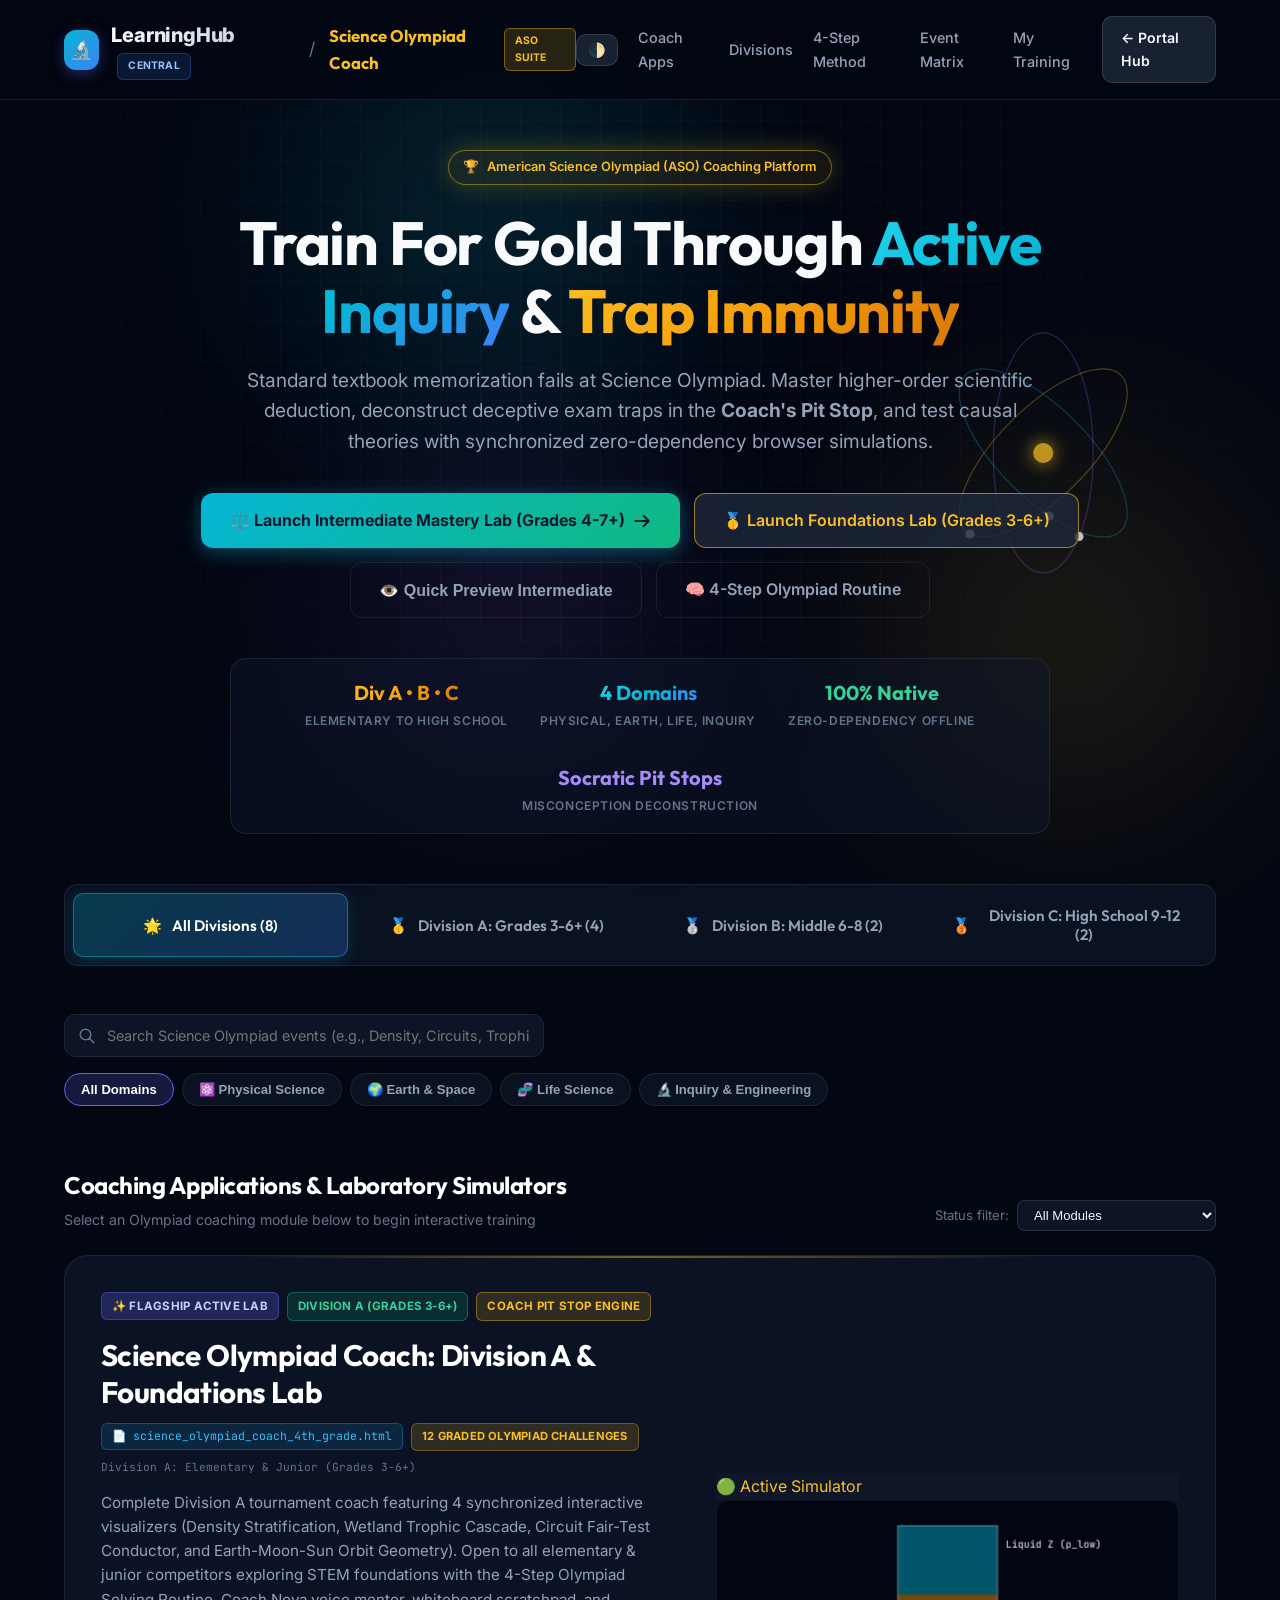
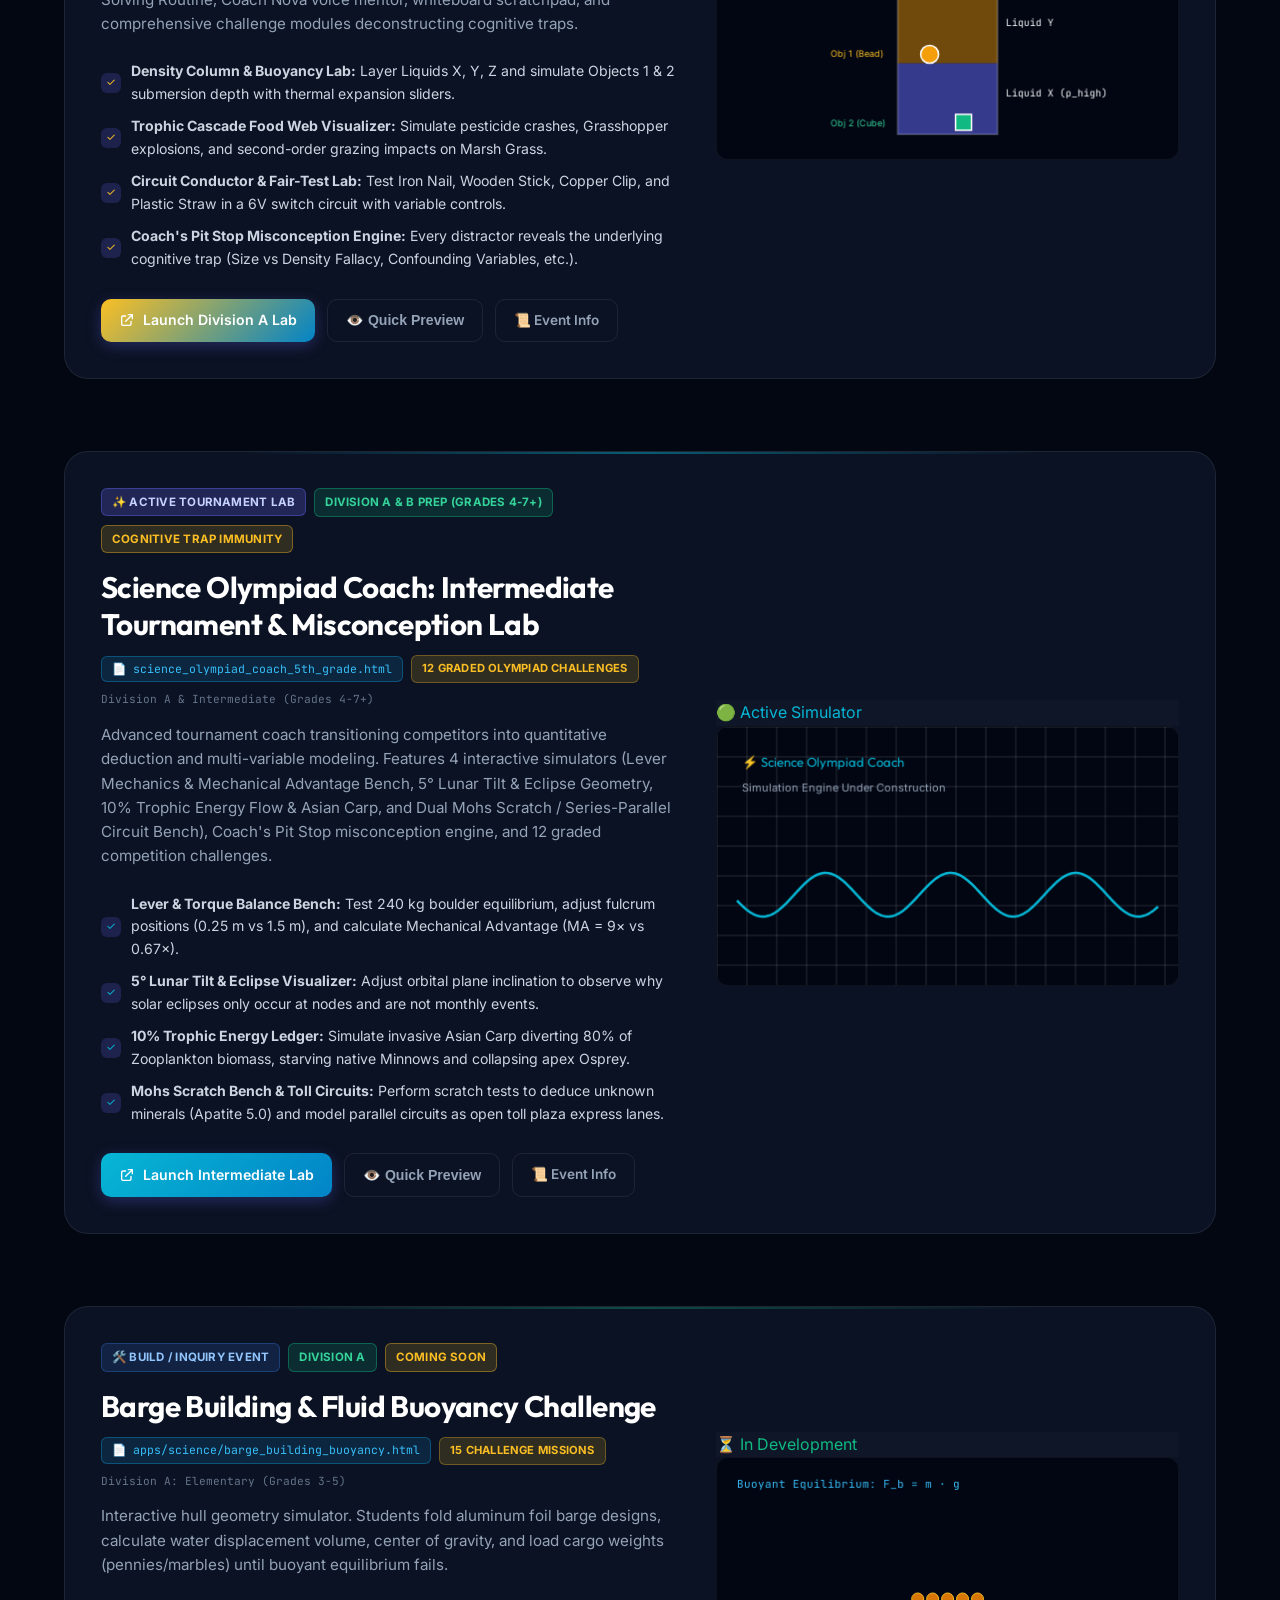
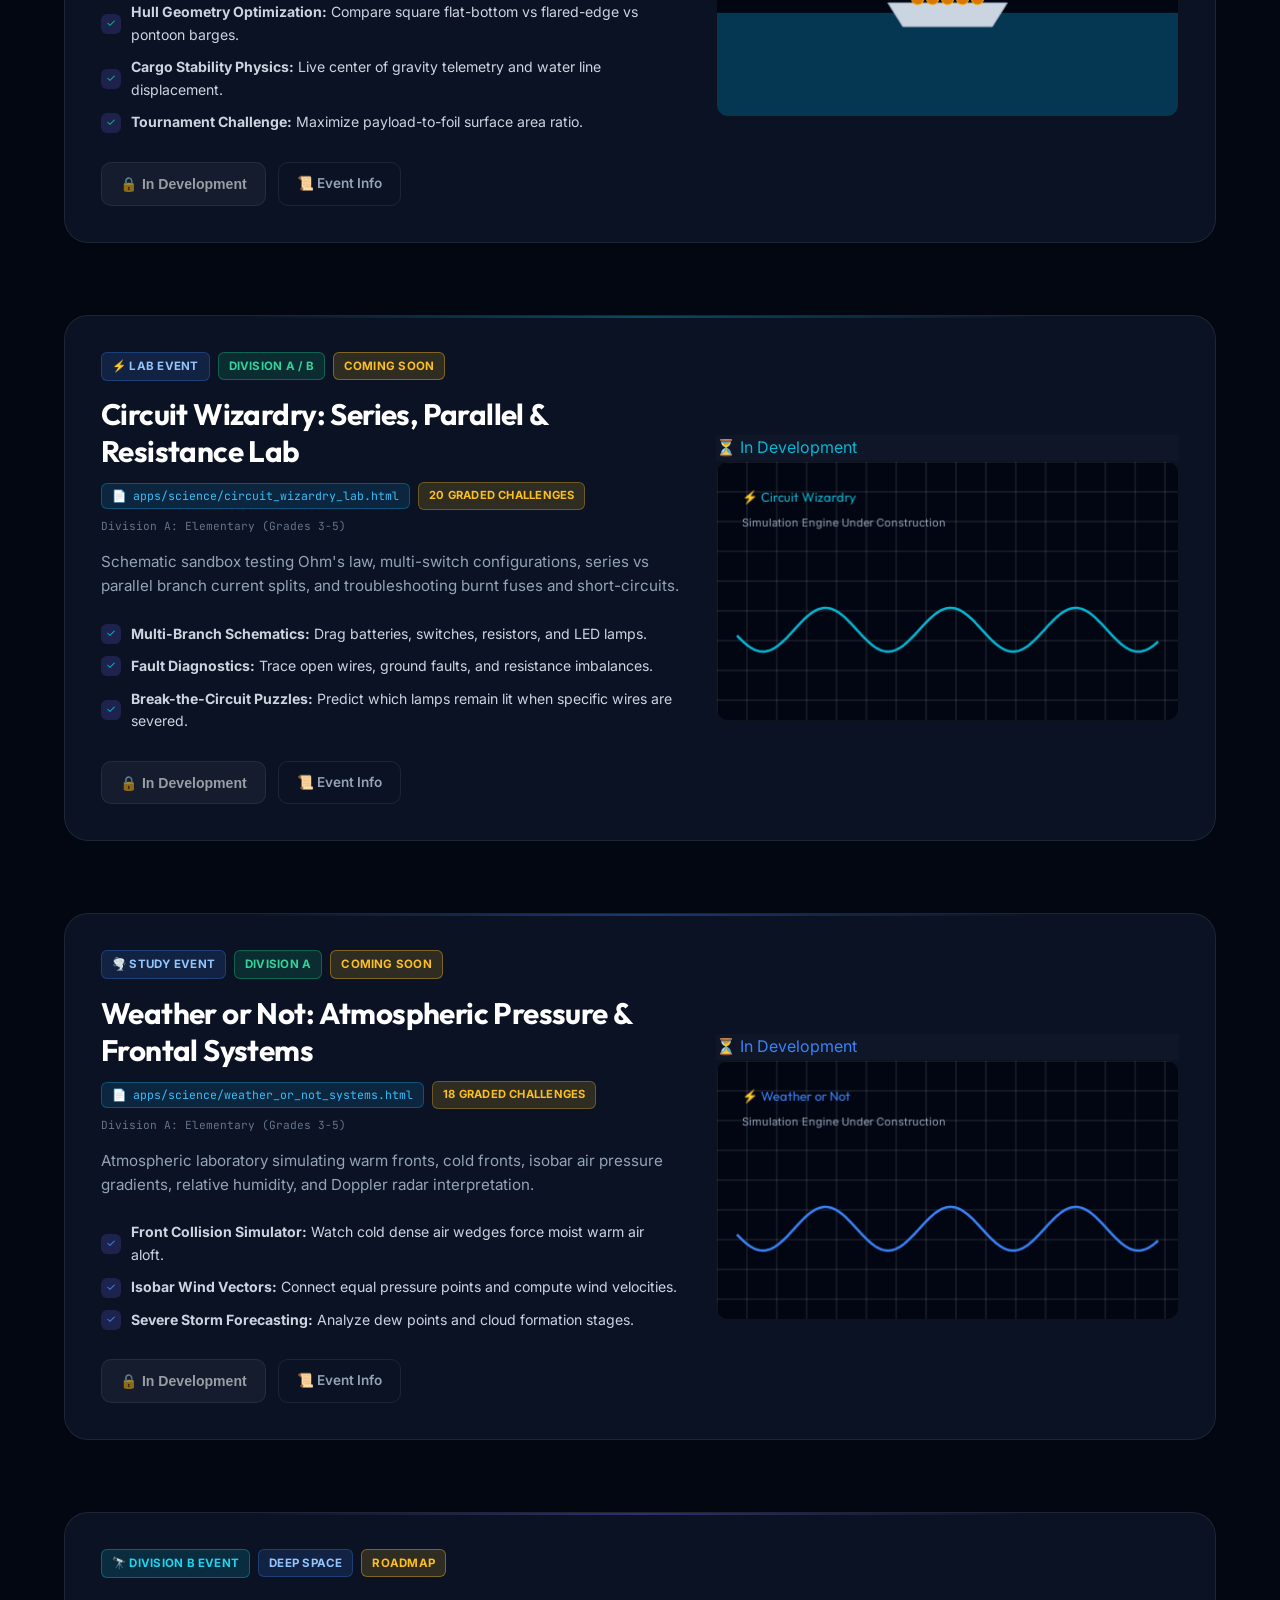
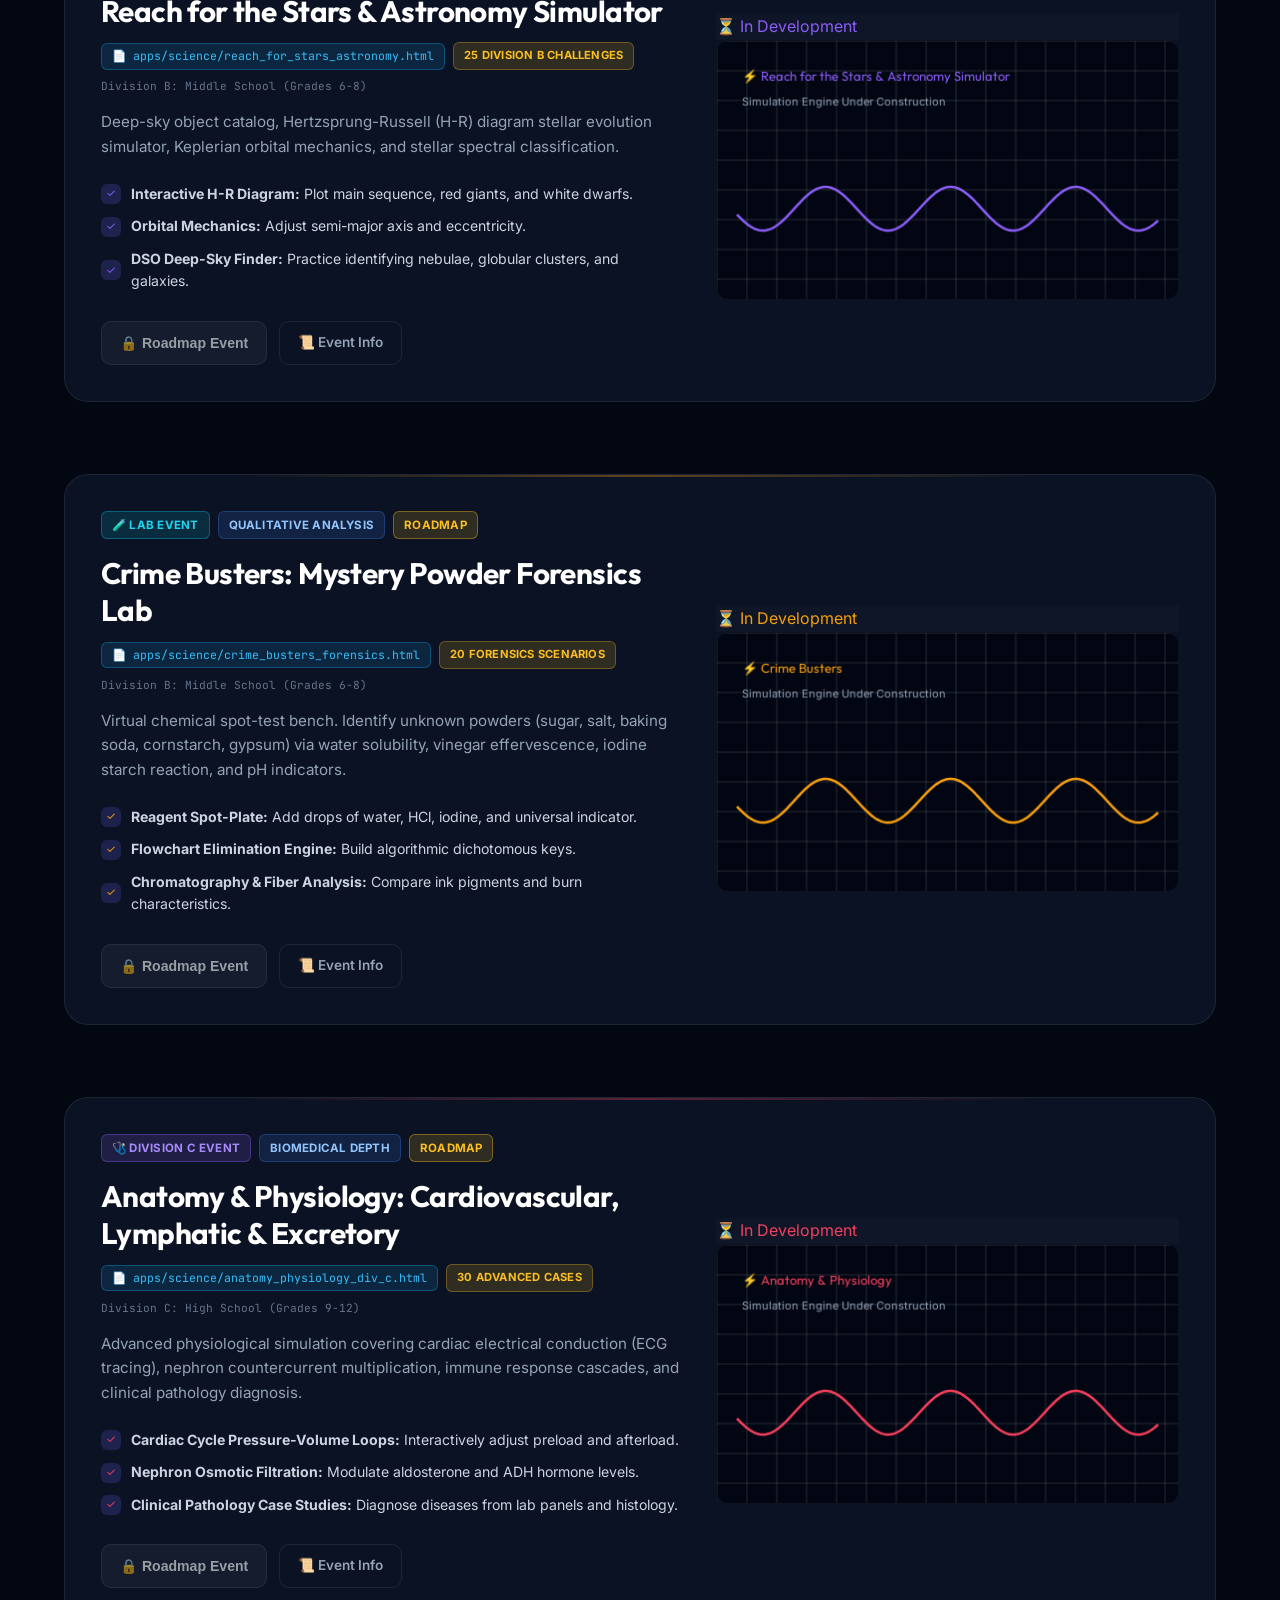
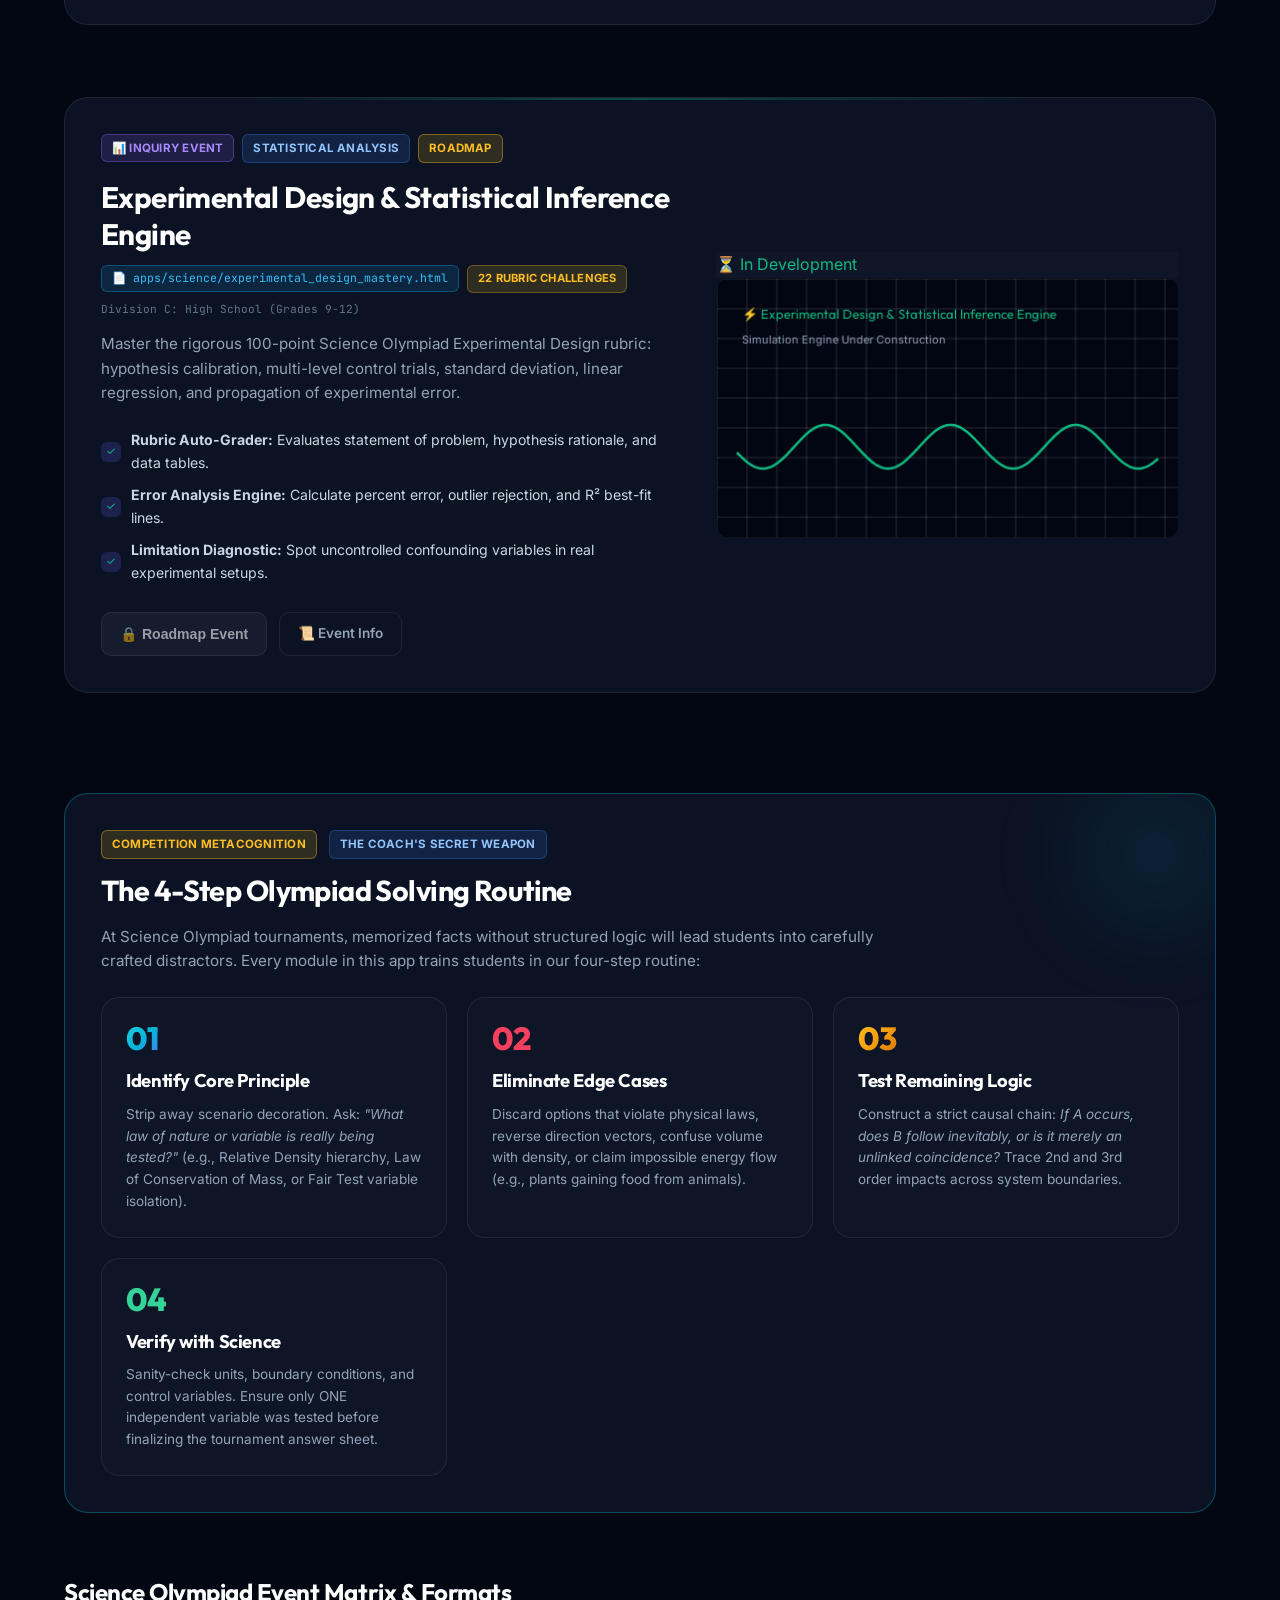
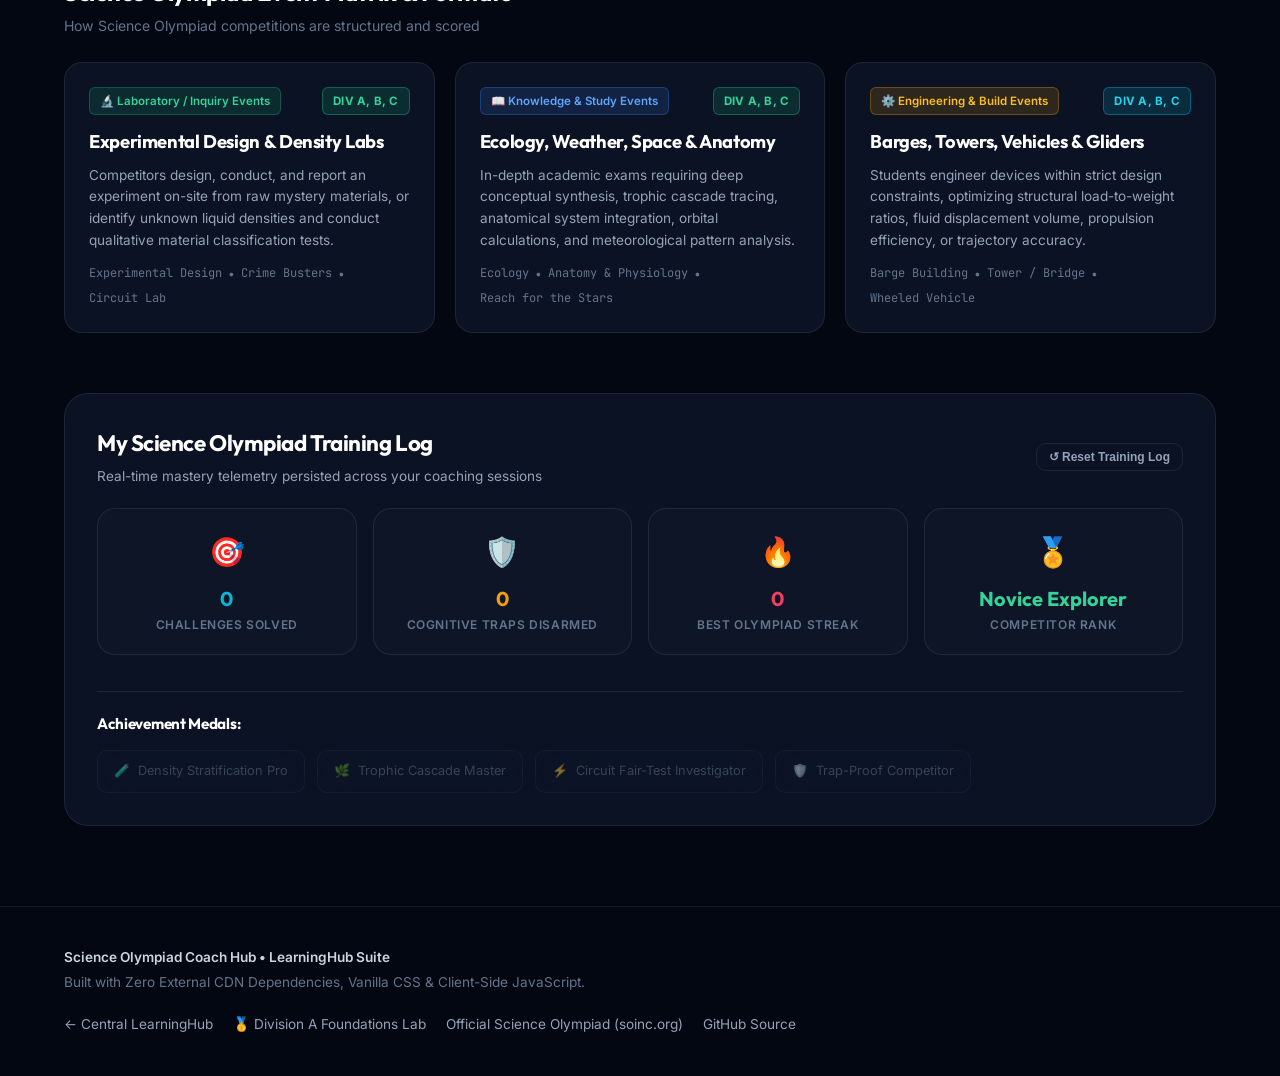
==== commit 22ed803a: "feat: Add Science Olympiad 5th Grade Coach Lab and apply universal seamless Dark/Light mode across a" ====
--- a/apps/science/index.html
+++ b/apps/science/index.html
@@ -236,6 +236,9 @@
       </div>
 
       <nav class="nav-links">
+        <button type="button" class="btn btn-secondary" id="themeToggleBtn" title="Toggle Light/Dark Theme" style="padding: 7px 11px;">
+          <span>🌓</span>
+        </button>
         <a href="#apps-section" class="nav-link" id="navAppsLink">Coach Apps</a>
         <a href="#divisions-section" class="nav-link" id="navDivisionsLink">Divisions</a>
         <a href="#routine-section" class="nav-link" id="navRoutineLink">4-Step Method</a>
@@ -269,13 +272,17 @@
       </p>
 
       <div class="card-actions" style="justify-content: center; margin-bottom: 28px; flex-wrap: wrap; gap: 14px; position: relative; z-index: 2;">
-        <a href="science_olympiad_coach_4th_grade.html" class="btn btn-primary btn-lg" id="heroLaunch4thGradeAppBtn" style="background: linear-gradient(135deg, #fbbf24 0%, #f59e0b 60%, #d97706 100%); color: #0f172a; font-weight: 700; border: 1px solid rgba(251, 191, 36, 0.6); box-shadow: 0 4px 20px rgba(245, 158, 11, 0.4);">
-          <span>🥇 Launch Division A Foundations Lab</span>
+        <a href="science_olympiad_coach_5th_grade.html" class="btn btn-primary btn-lg" id="heroLaunch5thGradeAppBtn" style="background: linear-gradient(135deg, #06b6d4, #10b981); color: #0f172a; font-weight: 700; border: 1px solid rgba(6, 182, 212, 0.6); box-shadow: 0 4px 20px rgba(6, 182, 212, 0.4);">
+          <span>⚖️ Launch Intermediate Mastery Lab (Grades 4-7+)</span>
           <svg width="18" height="18" fill="none" stroke="currentColor" viewBox="0 0 24 24"><path stroke-linecap="round" stroke-linejoin="round" stroke-width="2.5" d="M14 5l7 7m0 0l-7 7m7-7H3"></path></svg>
         </a>
 
-        <button type="button" class="btn btn-secondary btn-lg open-modal-btn" data-url="science_olympiad_coach_4th_grade.html" data-title="Science Olympiad Coach: Division A &amp; Foundations Lab" id="heroPreview4thGradeAppBtn" style="border-color: rgba(6, 182, 212, 0.45);">
-          <span>👁️ Quick Preview Lab</span>
+        <a href="science_olympiad_coach_4th_grade.html" class="btn btn-secondary btn-lg" id="heroLaunch4thGradeAppBtn" style="border-color: rgba(251, 191, 36, 0.6); color: #fbbf24;">
+          <span>🥇 Launch Foundations Lab (Grades 3-6+)</span>
+        </a>
+
+        <button type="button" class="btn btn-outline btn-lg open-modal-btn" data-url="science_olympiad_coach_5th_grade.html" data-title="Science Olympiad Coach: Division A &amp; Intermediate Mastery Lab" id="heroPreview5thGradeAppBtn">
+          <span>👁️ Quick Preview Intermediate</span>
         </button>
 
         <a href="#routine-section" class="btn btn-outline btn-lg" id="heroRoutineJumpBtn">
@@ -599,6 +606,23 @@
 
   <!-- Scalable Olympiad Apps Engine & Logic -->
   <script>
+    // Theme initialization & sync
+    if (localStorage.getItem('app_theme') === 'light') {
+      document.body.classList.add('theme-light');
+    }
+    document.addEventListener('DOMContentLoaded', () => {
+      const btn = document.getElementById('themeToggleBtn');
+      if (btn) {
+        btn.onclick = () => {
+          const isLight = document.body.classList.toggle('theme-light');
+          localStorage.setItem('app_theme', isLight ? 'light' : 'dark');
+          if (typeof showCustomToast === 'function') {
+            showCustomToast(isLight ? 'Light Mode Active ☀️' : 'Dark Mode Active 🌙', 'Theme contrast synchronized across Olympiad hub.');
+          }
+        };
+      }
+    });
+    
     /**
      * SCALABLE SCIENCE OLYMPIAD APP REGISTRY
      * Adding a new Science Olympiad module requires only adding a new object to this registry!
@@ -632,6 +656,36 @@
         previewable: true,
         gradientGlow: 'radial-gradient(circle, rgba(251, 191, 36, 0.45) 0%, transparent 70%)',
         accentColor: '#fbbf24',
+        canvasType: 'density_mini'
+      },
+      {
+        id: 'so-div-a-intermediate-mastery',
+        title: 'Science Olympiad Coach: Intermediate Tournament & Misconception Lab',
+        division: 'A',
+        divisionLabel: 'Division A & Intermediate (Grades 4-7+)',
+        domain: 'physical,earth,life,inquiry',
+        domainLabel: 'Multi-Domain Suite (Levers • 5° Orbit Tilt • 10% Trophic • Mineral Scratch)',
+        gradeLabel: 'Division A & Intermediate (Grades 4-7+)',
+        status: 'active',
+        filename: 'science_olympiad_coach_5th_grade.html',
+        url: 'science_olympiad_coach_5th_grade.html',
+        badges: [
+          { text: '✨ Active Tournament Lab', class: 'badge-featured' },
+          { text: 'Division A & B Prep (Grades 4-7+)', class: 'badge-division-a' },
+          { text: 'Cognitive Trap Immunity', class: 'badge-olympiad-gold' }
+        ],
+        description: 'Advanced tournament coach transitioning competitors into quantitative deduction and multi-variable modeling. Features 4 interactive simulators (Lever Mechanics & Mechanical Advantage Bench, 5° Lunar Tilt & Eclipse Geometry, 10% Trophic Energy Flow & Asian Carp, and Dual Mohs Scratch / Series-Parallel Circuit Bench), Coach\'s Pit Stop misconception engine, and 12 graded competition challenges.',
+        features: [
+          '<strong>Lever & Torque Balance Bench:</strong> Test 240 kg boulder equilibrium, adjust fulcrum positions (0.25 m vs 1.5 m), and calculate Mechanical Advantage (MA = 9× vs 0.67×).',
+          '<strong>5° Lunar Tilt & Eclipse Visualizer:</strong> Adjust orbital plane inclination to observe why solar eclipses only occur at nodes and are not monthly events.',
+          '<strong>10% Trophic Energy Ledger:</strong> Simulate invasive Asian Carp diverting 80% of Zooplankton biomass, starving native Minnows and collapsing apex Osprey.',
+          '<strong>Mohs Scratch Bench & Toll Circuits:</strong> Perform scratch tests to deduce unknown minerals (Apatite 5.0) and model parallel circuits as open toll plaza express lanes.'
+        ],
+        questionCount: '12 Graded Olympiad Challenges',
+        launchText: 'Launch Intermediate Lab',
+        previewable: true,
+        gradientGlow: 'radial-gradient(circle, rgba(6, 182, 212, 0.45) 0%, transparent 70%)',
+        accentColor: '#06b6d4',
         canvasType: 'density_mini'
       },
       {
--- a/assets/css/portal.css
+++ b/assets/css/portal.css
@@ -744,3 +744,153 @@
   from { opacity: 0; }
   to { opacity: 1; }
 }
+
+/* ==========================================================================
+   PORTAL LIGHT THEME ENGINE (HIGH CONTRAST CONTINUITY)
+   ========================================================================== */
+body.theme-light, [data-theme="light"] {
+  --bg-dark: #f8fafc;
+  --bg-card: rgba(255, 255, 255, 0.94);
+  --bg-card-hover: rgba(241, 245, 249, 0.98);
+  --border-glass: rgba(0, 0, 0, 0.1);
+  --border-highlight: rgba(99, 102, 241, 0.5);
+  --text-primary: #0f172a;
+  --text-secondary: #334155;
+  --text-muted: #64748b;
+  --shadow-glow: 0 10px 30px -5px rgba(0, 0, 0, 0.08);
+}
+
+body.theme-light {
+  background-color: var(--bg-dark) !important;
+  color: var(--text-primary) !important;
+}
+
+body.theme-light .glass-panel,
+body.theme-light .glass-nav {
+  background: rgba(255, 255, 255, 0.94) !important;
+  border-color: rgba(0, 0, 0, 0.1) !important;
+  box-shadow: 0 10px 25px -5px rgba(0, 0, 0, 0.07) !important;
+}
+
+body.theme-light .stat-item {
+  background: #ffffff !important;
+  border-color: rgba(0, 0, 0, 0.1) !important;
+  color: #0f172a !important;
+}
+
+body.theme-light .stat-num {
+  color: #0f172a !important;
+}
+
+body.theme-light .filter-pill,
+body.theme-light .division-pill {
+  background: #f1f5f9 !important;
+  color: #475569 !important;
+  border-color: #cbd5e1 !important;
+}
+
+body.theme-light .filter-pill:hover,
+body.theme-light .division-pill:hover {
+  background: #e2e8f0 !important;
+  color: #0f172a !important;
+}
+
+body.theme-light .filter-pill.active,
+body.theme-light .division-pill.active {
+  background: #0284c7 !important;
+  color: #ffffff !important;
+  border-color: #0284c7 !important;
+}
+
+body.theme-light .search-box-wrapper {
+  background: #ffffff !important;
+  border-color: #cbd5e1 !important;
+  box-shadow: 0 2px 8px rgba(0, 0, 0, 0.04) !important;
+}
+
+body.theme-light .search-input {
+  color: #0f172a !important;
+}
+
+body.theme-light .search-input::placeholder {
+  color: #94a3b8 !important;
+}
+
+body.theme-light .routine-box {
+  background: #ffffff !important;
+  border-color: #cbd5e1 !important;
+  box-shadow: 0 2px 8px rgba(0, 0, 0, 0.04) !important;
+}
+
+body.theme-light .routine-name {
+  color: #0f172a !important;
+}
+
+body.theme-light .routine-sub {
+  color: #475569 !important;
+}
+
+body.theme-light .card-heading,
+body.theme-light .searchable-title {
+  color: #0f172a !important;
+}
+
+body.theme-light .card-desc,
+body.theme-light .searchable-desc {
+  color: #334155 !important;
+}
+
+body.theme-light .feature-item span {
+  color: #334155 !important;
+}
+
+body.theme-light .feature-item strong {
+  color: #0f172a !important;
+}
+
+body.theme-light .modal-content {
+  background: #ffffff !important;
+  color: #0f172a !important;
+  border-color: #cbd5e1 !important;
+}
+
+body.theme-light .modal-header {
+  border-color: #e2e8f0 !important;
+}
+
+body.theme-light .footer-section,
+body.theme-light .app-footer {
+  background: #f1f5f9 !important;
+  border-color: #cbd5e1 !important;
+  color: #64748b !important;
+}
+
+body.theme-light .footer-link {
+  color: #475569 !important;
+}
+
+body.theme-light .footer-link:hover {
+  color: #0f172a !important;
+}
+
+body.theme-light .btn-secondary {
+  background: #f1f5f9 !important;
+  color: #0f172a !important;
+  border-color: #cbd5e1 !important;
+}
+
+body.theme-light .btn-secondary:hover {
+  background: #e2e8f0 !important;
+  border-color: #94a3b8 !important;
+}
+
+body.theme-light .btn-outline {
+  background: transparent !important;
+  color: #0f172a !important;
+  border-color: #cbd5e1 !important;
+}
+
+body.theme-light .btn-outline:hover {
+  background: #f1f5f9 !important;
+  border-color: #94a3b8 !important;
+}
